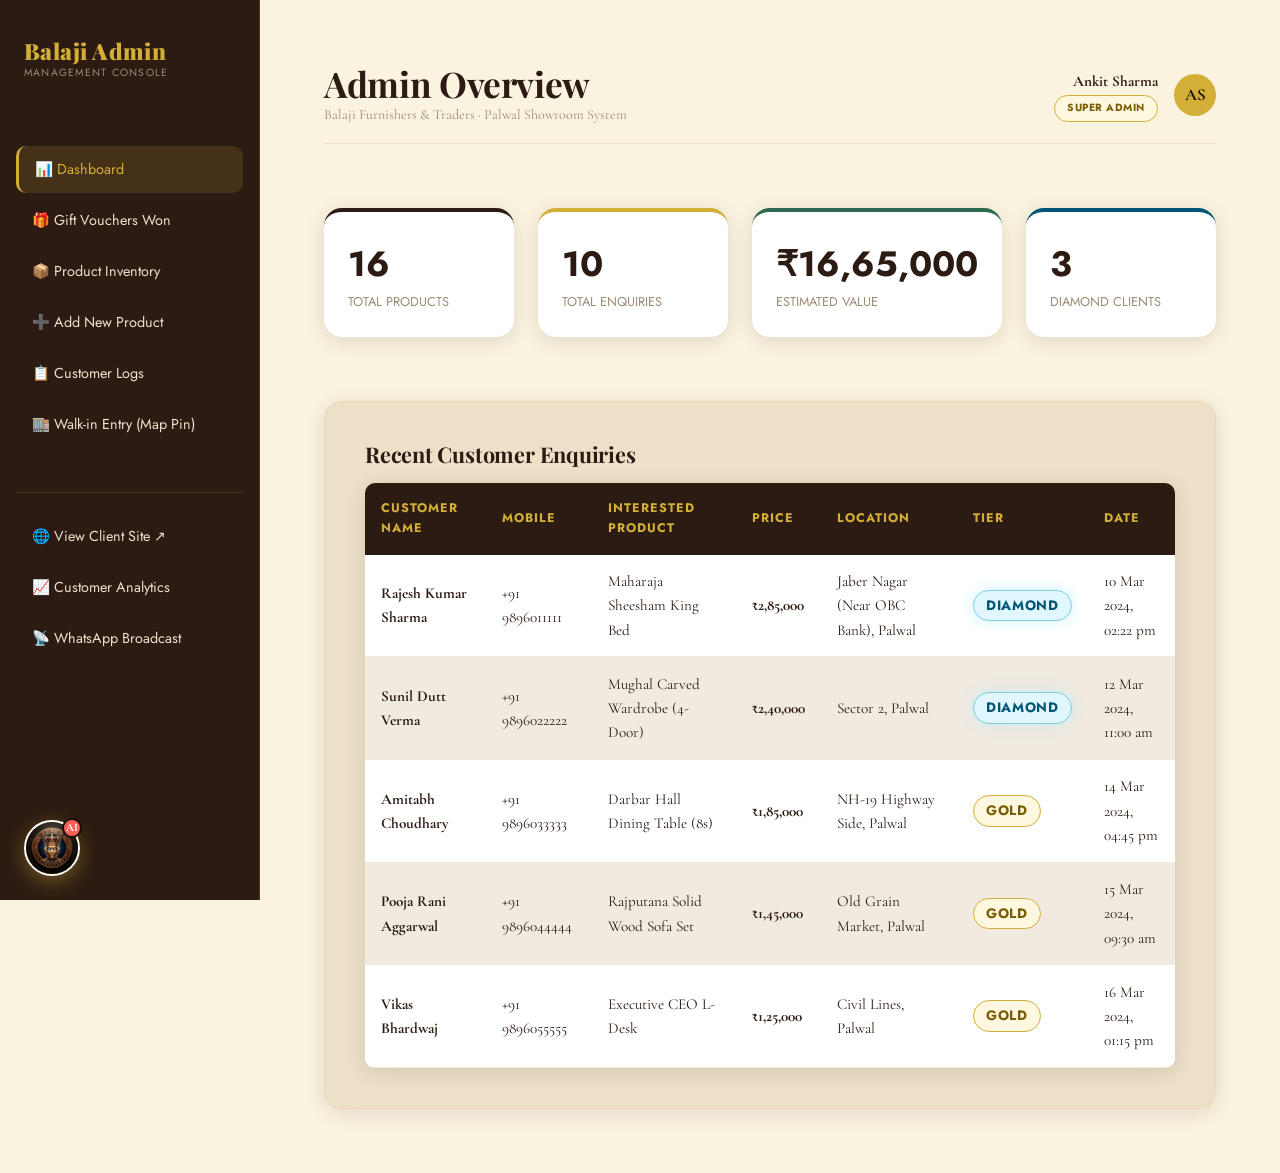
==== admin.html @ 883c2594 "first commit" ====
<!DOCTYPE html>
<html lang="en">
<head>
  <!--
    Balaji Furnishers & Traders (LuxeWood) — admin.html
    Role: Private Admin Control Panel — Product CRUD & Customer Enquiry Logs
    Dependencies: style.css, script.js
    Phase: 1 — Step 4
    Last Updated: 2026-07-18
  -->
  <meta charset="UTF-8">
  <meta name="viewport" content="width=device-width, initial-scale=1.0">
  <title>Admin Portal — Balaji Furnishers & Traders</title>
  
  <link rel="icon" href="data:image/svg+xml,<svg xmlns=%22http://www.w3.org/2000/svg%22 viewBox=%220 0 100 100%22><text y=%22.9em%22 font-size=%2290%22>🪵</text></svg>">
  <link rel="stylesheet" href="style.css">
  <link rel="stylesheet" href="https://unpkg.com/leaflet@1.9.4/dist/leaflet.css" />
</head>
<body>

  <div class="admin-wrapper">
    <!-- ==========================================
         SIDEBAR NAVIGATION
         ========================================== -->
    <aside class="admin-sidebar">
      <div class="sidebar-logo">
        <a href="index.html" class="nav-logo">
          <span class="nav-logo__title">Balaji Admin</span>
          <span class="nav-logo__subtitle">Management Console</span>
        </a>
      </div>

      <ul class="sidebar-nav">
        <li><a href="#dashboard" class="sidebar-link active" data-target="view-dashboard">📊 Dashboard</a></li>
        <li><a href="#vouchers" class="sidebar-link" data-target="view-vouchers">🎁 Gift Vouchers Won</a></li>
        <li><a href="#products" class="sidebar-link" data-target="view-products">📦 Product Inventory</a></li>
        <li><a href="#add-product" class="sidebar-link" data-target="view-add-product">➕ Add New Product</a></li>
        <li><a href="#customers" class="sidebar-link" data-target="view-logs">📋 Customer Logs</a></li>
        <li><a href="#walkin" class="sidebar-link" data-target="view-walkin">🏬 Walk-in Entry (Map Pin)</a></li>
        <li style="margin-top: var(--space-xl); border-top: 1px solid rgba(212, 175, 55, 0.2); padding-top: var(--space-md);"></li>
        <li><a href="index.html" target="_blank">🌐 View Client Site ↗</a></li>
        <li><a href="analytics.html">📈 Customer Analytics</a></li>
        <li><a href="whatsapp.html">📡 WhatsApp Broadcast</a></li>
      </ul>
    </aside>

    <!-- ==========================================
         MAIN CONTENT AREA
         ========================================== -->
    <main class="admin-main">
      <!-- Topbar -->
      <div class="admin-topbar">
        <div>
          <h2 id="page-title">Admin Overview</h2>
          <p style="font-size: 0.88rem; color: var(--clr-ash);">Balaji Furnishers & Traders · Palwal Showroom System</p>
        </div>

        <div style="display: flex; align-items: center; gap: var(--space-md);">
          <div style="text-align: right;">
            <strong style="display: block; font-size: 0.95rem;">Ankit Sharma</strong>
            <span class="tier-badge tier-badge--gold" style="font-size: 0.65rem;">Super Admin</span>
          </div>
          <div style="width: 42px; height: 42px; border-radius: 50%; background-color: var(--clr-gold); color: var(--clr-carbon); font-weight: 700; display: flex; align-items: center; justify-content: center;">AS</div>
        </div>
      </div>

      <!-- VIEW 1: DASHBOARD OVERVIEW -->
      <section id="view-dashboard" class="admin-view active">
        <!-- 4 Stat Cards -->
        <div class="stat-grid">
          <div class="stat-card" style="border-top-color: var(--clr-espresso);">
            <span class="stat-card__number" id="stat-products">0</span>
            <span class="stat-card__label">Total Products</span>
          </div>

          <div class="stat-card" style="border-top-color: var(--clr-gold);">
            <span class="stat-card__number" id="stat-customers">0</span>
            <span class="stat-card__label">Total Enquiries</span>
          </div>

          <div class="stat-card" style="border-top-color: var(--clr-success);">
            <span class="stat-card__number" id="stat-revenue">₹0</span>
            <span class="stat-card__label">Estimated Value</span>
          </div>

          <div class="stat-card" style="border-top-color: #005577;">
            <span class="stat-card__number" id="stat-diamond">0</span>
            <span class="stat-card__label">Diamond Clients</span>
          </div>
        </div>

        <!-- Recent Activity Table -->
        <div class="card" style="padding: var(--space-xl);">
          <h3 style="margin-bottom: var(--space-md);">Recent Customer Enquiries</h3>
          <div class="table-responsive">
            <table class="data-table">
              <thead>
                <tr>
                  <th>Customer Name</th>
                  <th>Mobile</th>
                  <th>Interested Product</th>
                  <th>Price</th>
                  <th>Location</th>
                  <th>Tier</th>
                  <th>Date</th>
                </tr>
              </thead>
              <tbody id="recent-logs-body">
                <!-- JS Populated -->
              </tbody>
            </table>
          </div>
        </div>
      </section>

      <!-- VIEW 2: PRODUCT LIST -->
      <section id="view-products" class="admin-view" style="display: none;">
        <div class="flex-between" style="margin-bottom: var(--space-lg);">
          <input type="text" id="search-products" class="form-input" placeholder="🔍 Search products by name or category..." style="max-width: 400px;">
          <button class="btn btn--primary" id="btn-switch-add">+ Add New Product</button>
        </div>

        <div class="table-responsive">
          <table class="data-table">
            <thead>
              <tr>
                <th>#</th>
                <th>Product Name</th>
                <th>Category</th>
                <th>Selling Price</th>
                <th>MRP</th>
                <th>Calculated Tier</th>
                <th>Stock</th>
                <th>Actions</th>
              </tr>
            </thead>
            <tbody id="products-table-body">
              <!-- JS Populated -->
            </tbody>
          </table>
        </div>
      </section>

      <!-- VIEW 3: ADD / EDIT PRODUCT FORM -->
      <section id="view-add-product" class="admin-view" style="display: none;">
        <div class="card" style="padding: var(--space-2xl); max-width: 800px; margin: 0 auto;">
          <h3 id="form-title" style="margin-bottom: var(--space-lg);">Add New Showroom Product</h3>

          <form id="product-form">
            <input type="hidden" id="prod-id">

            <div class="grid-2">
              <div class="form-group">
                <label class="form-label" for="prod-name">Product Name *</label>
                <input type="text" id="prod-name" class="form-input" placeholder="e.g. Imperial Maharaja Dining Chair" required>
              </div>

              <div class="form-group">
                <label class="form-label" for="prod-category">Category *</label>
                <select id="prod-category" class="form-select" required>
                  <option value="Bedroom">Bedroom</option>
                  <option value="Living">Living Room</option>
                  <option value="Dining">Dining</option>
                  <option value="Office">Executive Office</option>
                  <option value="Outdoor">Outdoor & Garden</option>
                </select>
              </div>
            </div>

            <div class="grid-2">
              <div class="form-group">
                <label class="form-label" for="prod-material">Primary Material *</label>
                <input type="text" id="prod-material" class="form-input" placeholder="e.g. Solid Sheesham Wood" required>
              </div>

              <div class="form-group">
                <label class="form-label" for="prod-finish">Wood Finish</label>
                <input type="text" id="prod-finish" class="form-input" placeholder="e.g. Natural Honey Gloss Polish">
              </div>
            </div>

            <div class="grid-2">
              <div class="form-group">
                <label class="form-label" for="prod-price">Selling Price (₹) *</label>
                <input type="number" id="prod-price" class="form-input" placeholder="e.g. 150000" min="1000" required>
                <div style="margin-top: 6px;">
                  <span style="font-size: 0.75rem; color: var(--clr-ash);">Live Tier Classification: </span>
                  <span id="live-tier-badge" class="tier-badge tier-badge--silver">Silver Tier</span>
                </div>
              </div>

              <div class="form-group">
                <label class="form-label" for="prod-mrp">Original MRP (₹)</label>
                <input type="number" id="prod-mrp" class="form-input" placeholder="e.g. 180000">
              </div>
            </div>

            <div class="form-group">
              <label class="form-label" for="prod-desc">Detailed Description *</label>
              <textarea id="prod-desc" class="form-textarea" rows="4" placeholder="Mention wood seasoning process, carving details, and warranty terms..." required></textarea>
            </div>

            <div class="grid-2">
              <div class="form-group">
                <label class="form-label" for="prod-lead">Lead Time / Delivery</label>
                <input type="text" id="prod-lead" class="form-input" placeholder="e.g. 2–3 weeks">
              </div>

              <div class="form-group">
                <label class="form-label" for="prod-badge">Promotional Badge</label>
                <select id="prod-badge" class="form-select">
                  <option value="">None</option>
                  <option value="New Arrival">New Arrival</option>
                  <option value="Bestseller">Bestseller</option>
                  <option value="Limited Edition">Limited Edition</option>
                </select>
              </div>
            </div>

            <div class="flex" style="gap: var(--space-md); margin-top: var(--space-lg);">
              <button type="submit" class="btn btn--primary btn--lg" id="btn-submit-prod">Save Product to Catalog</button>
              <button type="button" class="btn btn--dark btn--lg" id="btn-cancel-prod" style="display: none;">Cancel</button>
            </div>
          </form>
        </div>
      </section>

      <!-- VIEW 4: CUSTOMER ENQUIRY LOGS -->
      <section id="view-logs" class="admin-view" style="display: none;">
        <div class="flex-between" style="margin-bottom: var(--space-lg);">
          <div class="filter-tabs" style="margin-bottom: 0;">
            <button class="filter-tab active" data-tier-filter="all">All Tiers</button>
            <button class="filter-tab" data-tier-filter="silver">Silver Tier</button>
            <button class="filter-tab" data-tier-filter="gold">Gold Tier</button>
            <button class="filter-tab" data-tier-filter="diamond">Diamond Tier</button>
          </div>

          <button class="btn btn--primary" id="btn-export-csv">📥 Export CSV Log</button>
        </div>

        <div class="table-responsive">
          <table class="data-table" id="customer-logs-table">
            <thead>
              <tr>
                <th>#</th>
                <th>Customer Name</th>
                <th>Phone Number</th>
                <th>Product Purchased</th>
                <th>Value</th>
                <th>Location</th>
                <th>Tier Badge</th>
                <th>Enquiry Date</th>
              </tr>
            </thead>
            <tbody id="customer-logs-body">
              <!-- JS Populated -->
            </tbody>
          </table>
        </div>
      </section>

      <!-- VIEW 5: WALK-IN SHOWROOM ENTRY & MAP PIN -->
      <section id="view-walkin" class="admin-view" style="display: none;">
        <div class="card" style="padding: var(--space-2xl); max-width: 900px; margin: 0 auto; border: 2px solid var(--clr-gold);">
          <div style="display: flex; align-items: center; justify-content: space-between; margin-bottom: var(--space-lg);">
            <div>
              <span class="section-header__eyebrow" style="color: var(--clr-gold);">OFFLINE SHOWROOM REGISTRATION</span>
              <h2>Walk-in Customer Entry & Map Pin</h2>
              <p style="color: var(--clr-bark); font-size: 0.92rem;">Register offline showroom visitors, set exact map pin location, record purchased products & save for future marketing campaigns.</p>
            </div>
            <span class="tier-badge tier-badge--gold" style="font-size: 0.8rem;">CRM & Location System</span>
          </div>

          <form id="walkin-form">
            <div class="grid-2">
              <div class="form-group">
                <label class="form-label" for="walkin-name">Customer Full Name *</label>
                <input type="text" id="walkin-name" class="form-input" placeholder="e.g. Rajesh Kumar" required>
              </div>

              <div class="form-group">
                <label class="form-label" for="walkin-phone">WhatsApp / Mobile Number *</label>
                <input type="tel" id="walkin-phone" class="form-input" placeholder="10-digit mobile number (e.g. 9896097124)" required>
              </div>
            </div>

            <!-- Product Search Bar & Selection -->
            <div class="form-group" style="position: relative;">
              <label class="form-label" for="walkin-prod-search">Search Purchased / Interested Product *</label>
              <input type="text" id="walkin-prod-search" class="form-input" placeholder="🔍 Type product name (e.g. Maharaja Bed, Dining Table, Sofa...)" autocomplete="off">
              <input type="hidden" id="walkin-prod-id" required>

              <!-- Live Search Dropdown -->
              <div id="walkin-prod-results" style="position: absolute; top: 100%; left: 0; right: 0; background: var(--clr-cream); border: 1px solid var(--clr-gold); border-radius: var(--radius-md); box-shadow: var(--shadow-card); z-index: 100; max-height: 220px; overflow-y: auto; display: none;"></div>
            </div>

            <!-- Selected Product Preview -->
            <div id="walkin-selected-preview" style="display: none; background: var(--clr-smoke); padding: var(--space-md); border-radius: var(--radius-md); border: 1px solid var(--clr-linen); margin-bottom: var(--space-md); align-items: center; gap: var(--space-md);">
              <img id="walkin-preview-img" src="" style="width: 50px; height: 50px; object-fit: cover; border-radius: var(--radius-sm); border: 1px solid var(--clr-gold);">
              <div style="flex: 1;">
                <strong id="walkin-preview-name" style="display: block; font-size: 1rem; color: var(--clr-espresso);">Product Name</strong>
                <span id="walkin-preview-mat" style="font-size: 0.82rem; color: var(--clr-bark);">Material</span>
              </div>
              <div style="text-align: right;">
                <span id="walkin-preview-price" style="font-weight: 700; color: var(--clr-gold); font-size: 1.1rem; display: block;">₹0</span>
                <span id="walkin-preview-tier" class="tier-badge tier-badge--gold" style="font-size: 0.65rem;">TIER</span>
              </div>
            </div>

            <div class="grid-2">
              <div class="form-group">
                <label class="form-label" for="walkin-location-preset">Palwal Showroom Location Area *</label>
                <select id="walkin-location-preset" class="form-select" required>
                  <option value="Jaber Nagar (Near OBC Bank), Palwal">Jaber Nagar (Near OBC Bank)</option>
                  <option value="Old Grain Market, Palwal">Old Grain Market</option>
                  <option value="Sector 2, Palwal">Sector 2</option>
                  <option value="NH-19 Highway Side, Palwal">NH-19 Highway Side</option>
                  <option value="Railway Station Area, Palwal">Railway Station Area</option>
                  <option value="New Bus Stand, Palwal">New Bus Stand</option>
                  <option value="Civil Lines, Palwal">Civil Lines</option>
                  <option value="Badarpur Colony, Palwal">Badarpur Colony</option>
                  <option value="Model Town, Palwal">Model Town</option>
                  <option value="Other Area (Palwal District)">Other Area (Palwal District)</option>
                </select>
              </div>

              <div class="form-group">
                <label class="form-label" for="walkin-date">Visit / Purchase Date *</label>
                <input type="datetime-local" id="walkin-date" class="form-input" required>
              </div>
            </div>

            <div class="form-group">
              <label class="form-label" for="walkin-address">Detailed House / Shop Address</label>
              <input type="text" id="walkin-address" class="form-input" placeholder="House No., Street, Near Landmark, Palwal Area...">
            </div>

            <!-- Interactive Map Pin Picker -->
            <div class="form-group">
              <div style="display: flex; justify-content: space-between; align-items: center; margin-bottom: var(--space-xs);">
                <label class="form-label">📍 Pin Customer Location on Map (Click or Drag Marker)</label>
                <span id="walkin-coords-display" style="font-size: 0.8rem; color: var(--clr-gold); font-family: var(--font-ui); font-weight: 600;">Pin: [28.1450, 77.3280]</span>
              </div>

              <div style="height: 320px; border-radius: var(--radius-md); overflow: hidden; border: 2px solid var(--clr-gold);">
                <div id="walkin-leaflet-map" style="width: 100%; height: 100%; background: #222;"></div>
              </div>
            </div>

            <div class="form-group">
              <label class="form-label" for="walkin-notes">Customer Notes / Marketing Preferences</label>
              <textarea id="walkin-notes" class="form-textarea" rows="2" placeholder="Mention wood finish preference, custom sizes requested, or future buy interest..."></textarea>
            </div>

            <button type="submit" class="btn btn--primary btn--lg btn--block" style="margin-top: var(--space-md); box-shadow: var(--shadow-gold);">
              Save Walk-in Customer Entry & Pin Location →
            </button>
          </form>
        </div>
      </section>

      <!-- VIEW 6: WON GIFT VOUCHERS TRACKER -->
      <section id="view-vouchers" class="admin-view" style="display: none;">
        <!-- Vouchers Summary Cards -->
        <div class="stat-grid" style="grid-template-columns: repeat(4, 1fr); margin-bottom: var(--space-xl);">
          <div class="stat-card" style="border-top-color: var(--clr-gold);">
            <span class="stat-card__number" id="stat-vouchers-count">0</span>
            <span class="stat-card__label">🎁 Total Vouchers Won</span>
          </div>

          <div class="stat-card" style="border-top-color: var(--clr-success);">
            <span class="stat-card__number" id="stat-vouchers-value">₹0</span>
            <span class="stat-card__label">💸 Total Gift Prize Value</span>
          </div>

          <div class="stat-card" style="border-top-color: #D4AF37;">
            <span class="stat-card__number" id="stat-vouchers-active">0</span>
            <span class="stat-card__label">⚡ Active / Available</span>
          </div>

          <div class="stat-card" style="border-top-color: #005577;">
            <span class="stat-card__number" id="stat-vouchers-top">₹15,000</span>
            <span class="stat-card__label">👑 Top Single Reward</span>
          </div>
        </div>

        <div class="card" style="padding: var(--space-xl);">
          <div class="flex-between" style="flex-wrap: wrap; gap: var(--space-md); margin-bottom: var(--space-lg);">
            <input type="text" id="search-vouchers" class="form-input" placeholder="🔍 Search by customer name, phone, or voucher code..." style="max-width: 360px;">

            <div style="display: flex; gap: var(--space-sm); align-items: center; flex-wrap: wrap;">
              <select id="filter-voucher-amount" class="form-select" style="max-width: 180px;">
                <option value="all">All Gift Amounts</option>
                <option value="2000">₹2,000 Voucher</option>
                <option value="3500">₹3,500 Voucher</option>
                <option value="5000">₹5,000 Voucher</option>
                <option value="7500">₹7,500 Voucher</option>
                <option value="10000">₹10,000 Voucher</option>
                <option value="15000">₹15,000 Voucher</option>
              </select>

              <button class="btn btn--outline btn--sm active" data-vstatus-filter="all">All</button>
              <button class="btn btn--outline btn--sm" data-vstatus-filter="active">Active</button>
              <button class="btn btn--outline btn--sm" data-vstatus-filter="used">Redeemed</button>
              <button class="btn btn--secondary btn--sm" id="btn-export-vouchers-csv">📥 Export Vouchers CSV</button>
            </div>
          </div>

          <div class="table-responsive">
            <table class="data-table">
              <thead>
                <tr>
                  <th>#</th>
                  <th>Redeem Code</th>
                  <th>Customer Details</th>
                  <th>Won Amount</th>
                  <th>Min Order Terms</th>
                  <th>Customer Location</th>
                  <th>Issued Date</th>
                  <th>Status</th>
                  <th>Actions</th>
                </tr>
              </thead>
              <tbody id="vouchers-table-body">
                <!-- Populated dynamically via JS -->
              </tbody>
            </table>
          </div>
        </div>
      </section>
    </main>
  </div>

  <!-- Modal for Voucher Customer Location Map Pin -->
  <div class="modal-overlay" id="voucher-map-modal">
    <div class="modal-box" style="max-width: 650px;">
      <button class="modal__close" id="modal-close-vmap">&times;</button>
      <h3 style="color: var(--clr-gold); margin-bottom: 4px;" id="vmap-title">Customer Location Pin</h3>
      <p id="vmap-subtitle" style="font-size: 0.88rem; color: var(--clr-bark); margin-bottom: var(--space-md);"></p>
      <div style="height: 380px; border-radius: var(--radius-md); overflow: hidden; border: 2px solid var(--clr-gold);">
        <div id="voucher-leaflet-map" style="width: 100%; height: 100%; background: #222;"></div>
      </div>
    </div>
  </div>

  <script src="https://unpkg.com/leaflet@1.9.4/dist/leaflet.js"></script>
  <script src="script.js"></script>
  <script src="chatbot.js"></script>
  <script>
    document.addEventListener('DOMContentLoaded', () => {
      // 1. Navigation Tab Switching
      const links = document.querySelectorAll('.sidebar-link');
      const views = document.querySelectorAll('.admin-view');
      const pageTitle = document.getElementById('page-title');

      function switchView(targetId) {
        views.forEach(v => v.style.display = 'none');
        links.forEach(l => l.classList.remove('active'));

        const targetView = document.getElementById(targetId);
        if (targetView) targetView.style.display = 'block';

        const activeLink = document.querySelector(`[data-target="${targetId}"]`);
        if (activeLink) activeLink.classList.add('active');

        const titleMap = {
          'view-dashboard': 'Admin Overview',
          'view-vouchers': 'Mystery Cash Vouchers Tracker',
          'view-products': 'Product Inventory Management',
          'view-add-product': 'Add / Edit Product',
          'view-logs': 'Customer Enquiry Logs',
          'view-walkin': 'Showroom Walk-in Customer Registration'
        };
        pageTitle.innerText = titleMap[targetId] || 'Admin Portal';

        if (targetId === 'view-dashboard') renderDashboard();
        if (targetId === 'view-vouchers') renderVouchersTable();
        if (targetId === 'view-products') renderProductTable();
        if (targetId === 'view-logs') renderCustomerLogs('all');
        if (targetId === 'view-walkin') {
          setTimeout(initWalkinMap, 100);
          setDefaultWalkinDate();
        }
      }

      links.forEach(link => {
        link.addEventListener('click', (e) => {
          e.preventDefault();
          switchView(link.dataset.target);
        });
      });

      document.getElementById('btn-switch-add').onclick = () => {
        resetProductForm();
        switchView('view-add-product');
      };

      // 2. Render Dashboard
      function renderDashboard() {
        const products = LuxeWood.getProducts();
        const customers = LuxeWood.getCustomers();
        const stats = LuxeWood.getTierStats();

        document.getElementById('stat-products').innerText = products.length;
        document.getElementById('stat-customers').innerText = customers.length;
        document.getElementById('stat-revenue').innerText = LuxeWood.formatPrice(stats.total.revenue);
        document.getElementById('stat-diamond').innerText = stats.diamond.count;

        const recent = customers.slice(0, 5);
        document.getElementById('recent-logs-body').innerHTML = recent.map(c => `
          <tr>
            <td><strong>${c.name}</strong></td>
            <td>+91 ${c.phone}</td>
            <td>${c.productName}</td>
            <td><strong>${LuxeWood.formatPrice(c.productPrice)}</strong></td>
            <td>${c.location}</td>
            <td><span class="tier-badge tier-badge--${c.tier}">${c.tier}</span></td>
            <td>${LuxeWood.formatDate(c.enquiryDate)}</td>
          </tr>
        `).join('');
      }

      // 3. Render Product Table
      function renderProductTable(filterQuery = '') {
        const products = LuxeWood.getProducts();
        const query = filterQuery.toLowerCase().trim();
        const filtered = products.filter(p => 
          p.name.toLowerCase().includes(query) || p.category.toLowerCase().includes(query)
        );

        const tbody = document.getElementById('products-table-body');
        tbody.innerHTML = filtered.map((p, idx) => {
          const tier = LuxeWood.calculateTier(p.price);
          return `
            <tr>
              <td>${idx + 1}</td>
              <td>
                <div style="display: flex; align-items: center; gap: 10px;">
                  ${LuxeWood.getProductImage(p) ? `<img src="${LuxeWood.getProductImage(p)}" style="width: 36px; height: 36px; object-fit: cover; border-radius: 4px; border: 1px solid var(--clr-gold);">` : ''}
                  <strong>${p.name}</strong>
                </div>
              </td>
              <td>${p.category}</td>
              <td><strong>${LuxeWood.formatPrice(p.price)}</strong></td>
              <td>${LuxeWood.formatPrice(p.mrp)}</td>
              <td><span class="tier-badge tier-badge--${tier}">${tier}</span></td>
              <td>${p.inStock ? '✅ In Stock' : '❌ Out of Stock'}</td>
              <td>
                <button class="btn btn--outline btn--sm edit-prod-btn" data-id="${p.id}">✏️ Edit</button>
                <button class="btn btn--dark btn--sm delete-prod-btn" data-id="${p.id}">🗑️ Delete</button>
              </td>
            </tr>
          `;
        }).join('');

        document.querySelectorAll('.edit-prod-btn').forEach(btn => {
          btn.onclick = () => editProduct(btn.dataset.id);
        });

        document.querySelectorAll('.delete-prod-btn').forEach(btn => {
          btn.onclick = () => {
            if (confirm("Are you sure you want to delete this product?")) {
              LuxeWood.deleteProduct(btn.dataset.id);
              LuxeWood.toast("Product deleted successfully.", "info");
              renderProductTable();
            }
          };
        });
      }

      document.getElementById('search-products').oninput = (e) => {
        renderProductTable(e.target.value);
      };

      // 4. Live Tier Preview in Form
      const priceInput = document.getElementById('prod-price');
      const liveTierBadge = document.getElementById('live-tier-badge');

      priceInput.oninput = () => {
        const val = Number(priceInput.value) || 0;
        const tier = LuxeWood.calculateTier(val);
        liveTierBadge.className = `tier-badge tier-badge--${tier}`;
        liveTierBadge.innerText = `${tier.toUpperCase()} TIER`;
      };

      // 5. Product Form Handler (Add & Edit)
      const form = document.getElementById('product-form');
      form.onsubmit = (e) => {
        e.preventDefault();
        
        const id = document.getElementById('prod-id').value;
        const name = document.getElementById('prod-name').value;
        const category = document.getElementById('prod-category').value;
        const material = document.getElementById('prod-material').value;
        const finish = document.getElementById('prod-finish').value;
        const price = Number(document.getElementById('prod-price').value);
        const mrp = Number(document.getElementById('prod-mrp').value) || price;
        const description = document.getElementById('prod-desc').value;
        const leadTime = document.getElementById('prod-lead').value;
        const badge = document.getElementById('prod-badge').value;

        try {
          if (id) {
            LuxeWood.updateProduct(id, { name, category, material, finish, price, mrp, description, leadTime, badge });
            LuxeWood.toast("✅ Product updated successfully!", "success");
          } else {
            LuxeWood.addProduct({ name, category, material, finish, price, mrp, description, leadTime, badge });
            LuxeWood.toast("✅ Product added to catalog!", "success");
          }
          resetProductForm();
          switchView('view-products');
        } catch (err) {
          LuxeWood.toast(err.message, "error");
        }
      };

      function editProduct(id) {
        const prod = LuxeWood.getProductById(id);
        if (!prod) return;

        document.getElementById('form-title').innerText = "Edit Showroom Product";
        document.getElementById('prod-id').value = prod.id;
        document.getElementById('prod-name').value = prod.name;
        document.getElementById('prod-category').value = prod.category;
        document.getElementById('prod-material').value = prod.material;
        document.getElementById('prod-finish').value = prod.finish || '';
        document.getElementById('prod-price').value = prod.price;
        document.getElementById('prod-mrp').value = prod.mrp || prod.price;
        document.getElementById('prod-desc').value = prod.description;
        document.getElementById('prod-lead').value = prod.leadTime || '';
        document.getElementById('prod-badge').value = prod.badge || '';

        priceInput.oninput();
        document.getElementById('btn-submit-prod').innerText = "Update Product";
        document.getElementById('btn-cancel-prod').style.display = "inline-flex";

        switchView('view-add-product');
      }

      function resetProductForm() {
        form.reset();
        document.getElementById('form-title').innerText = "Add New Showroom Product";
        document.getElementById('prod-id').value = "";
        document.getElementById('btn-submit-prod').innerText = "Save Product to Catalog";
        document.getElementById('btn-cancel-prod').style.display = "none";
        liveTierBadge.className = "tier-badge tier-badge--silver";
        liveTierBadge.innerText = "SILVER TIER";
      }

      document.getElementById('btn-cancel-prod').onclick = () => {
        resetProductForm();
        switchView('view-products');
      };

      // 6. Customer Enquiry Logs & Filter
      function renderCustomerLogs(tierFilter = 'all') {
        const customers = LuxeWood.getCustomersByTier(tierFilter);
        const tbody = document.getElementById('customer-logs-body');

        tbody.innerHTML = customers.map((c, idx) => `
          <tr>
            <td>${idx + 1}</td>
            <td><strong>${c.name}</strong></td>
            <td>+91 ${c.phone}</td>
            <td>${c.productName}</td>
            <td><strong>${LuxeWood.formatPrice(c.productPrice)}</strong></td>
            <td>${c.location}</td>
            <td><span class="tier-badge tier-badge--${c.tier}">${c.tier}</span></td>
            <td>${LuxeWood.formatDate(c.enquiryDate)}</td>
          </tr>
        `).join('');
      }

      document.querySelectorAll('[data-tier-filter]').forEach(btn => {
        btn.onclick = (e) => {
          document.querySelectorAll('[data-tier-filter]').forEach(b => b.classList.remove('active'));
          e.target.classList.add('active');
          renderCustomerLogs(e.target.dataset.tierFilter);
        };
      });

      // 7. CSV Export
      document.getElementById('btn-export-csv').onclick = () => {
        const customers = LuxeWood.getCustomers();
        let csvContent = "data:text/csv;charset=utf-8,ID,Name,Phone,Product,Price,Location,Tier,EnquiryDate\n";

        customers.forEach(c => {
          const row = `"${c.id}","${c.name}","+91${c.phone}","${c.productName}",${c.productPrice},"${c.location}","${c.tier}","${c.enquiryDate}"`;
          csvContent += row + "\n";
        });

        const encodedUri = encodeURI(csvContent);
        const link = document.createElement("a");
        link.setAttribute("href", encodedUri);
        link.setAttribute("download", `balaji_customer_logs_${Date.now()}.csv`);
        document.body.appendChild(link);
        link.click();
        document.body.removeChild(link);
        LuxeWood.toast("📥 Customer log CSV downloaded!", "success");
      };

      // 8. Walk-in Showroom Entry & Map Pin Logic
      const walkinProdSearch = document.getElementById('walkin-prod-search');
      const walkinProdResults = document.getElementById('walkin-prod-results');
      const walkinProdId = document.getElementById('walkin-prod-id');
      const walkinPreview = document.getElementById('walkin-selected-preview');

      function setDefaultWalkinDate() {
        const dateInput = document.getElementById('walkin-date');
        if (dateInput && !dateInput.value) {
          const now = new Date();
          now.setMinutes(now.getMinutes() - now.getTimezoneOffset());
          dateInput.value = now.toISOString().slice(0, 16);
        }
      }

      walkinProdSearch.addEventListener('input', (e) => {
        const query = e.target.value.trim().toLowerCase();
        if (!query) {
          walkinProdResults.style.display = 'none';
          return;
        }

        const products = LuxeWood.getProducts();
        const filtered = products.filter(p => 
          p.name.toLowerCase().includes(query) || p.category.toLowerCase().includes(query) || p.material.toLowerCase().includes(query)
        );

        if (filtered.length === 0) {
          walkinProdResults.innerHTML = `<div style="padding: 10px; font-size: 0.88rem; color: var(--clr-bark); text-align: center;">No matching products found</div>`;
        } else {
          walkinProdResults.innerHTML = filtered.map(p => {
            const img = LuxeWood.getProductImage(p);
            return `
              <div class="walkin-prod-item" data-id="${p.id}" style="display: flex; align-items: center; gap: 10px; padding: 8px var(--space-md); cursor: pointer; border-bottom: 1px solid var(--clr-linen);">
                ${img ? `<img src="${img}" style="width: 32px; height: 32px; object-fit: cover; border-radius: 4px;">` : '🪑'}
                <div style="flex: 1;">
                  <strong style="font-size: 0.9rem; display: block; color: var(--clr-espresso);">${p.name}</strong>
                  <span style="font-size: 0.78rem; color: var(--clr-bark);">${p.category} · ${p.material}</span>
                </div>
                <strong style="color: var(--clr-gold); font-size: 0.95rem;">${LuxeWood.formatPrice(p.price)}</strong>
              </div>
            `;
          }).join('');
        }

        walkinProdResults.style.display = 'block';

        document.querySelectorAll('.walkin-prod-item').forEach(item => {
          item.onclick = () => {
            const prodId = item.dataset.id;
            selectWalkinProduct(prodId);
          };
        });
      });

      document.addEventListener('click', (e) => {
        if (!walkinProdSearch.contains(e.target) && !walkinProdResults.contains(e.target)) {
          walkinProdResults.style.display = 'none';
        }
      });

      function selectWalkinProduct(prodId) {
        const prod = LuxeWood.getProductById(prodId);
        if (!prod) return;

        walkinProdId.value = prod.id;
        walkinProdSearch.value = prod.name;
        walkinProdResults.style.display = 'none';

        const tier = LuxeWood.calculateTier(prod.price);
        const img = LuxeWood.getProductImage(prod);

        document.getElementById('walkin-preview-img').src = img || '';
        document.getElementById('walkin-preview-name').innerText = prod.name;
        document.getElementById('walkin-preview-mat').innerText = prod.material + ' · ' + prod.finish;
        document.getElementById('walkin-preview-price').innerText = LuxeWood.formatPrice(prod.price);
        document.getElementById('walkin-preview-tier').innerText = `${tier.toUpperCase()} TIER`;
        document.getElementById('walkin-preview-tier').className = `tier-badge tier-badge--${tier}`;

        walkinPreview.style.display = 'flex';
      }

      // Interactive Map Pin Picker
      let walkinMap, walkinMarker;
      let selectedLatLng = { lat: 28.1450, lng: 77.3280 };

      function initWalkinMap() {
        const mapContainer = document.getElementById('walkin-leaflet-map');
        if (!mapContainer || typeof L === 'undefined') return;
        
        if (walkinMap) {
          walkinMap.invalidateSize();
          return;
        }

        walkinMap = L.map('walkin-leaflet-map').setView([28.1450, 77.3280], 14);

        L.tileLayer('https://{s}.basemaps.cartocdn.com/rastertiles/voyager/{z}/{x}/{y}{r}.png', {
          maxZoom: 19,
          attribution: '&copy; OpenStreetMap'
        }).addTo(walkinMap);

        const goldIcon = L.divIcon({
          className: 'custom-map-icon',
          html: `<div style="background-color:#D4AF37; width:24px; height:24px; border-radius:50%; border:3px solid #1A1008; box-shadow:0 0 15px #D4AF37; display:flex; align-items:center; justify-content:center; color:#1A1008; font-size:11px; font-weight:bold;">📍</div>`,
          iconSize: [24, 24],
          iconAnchor: [12, 12]
        });

        walkinMarker = L.marker([28.1450, 77.3280], { icon: goldIcon, draggable: true }).addTo(walkinMap);
        walkinMarker.bindPopup("<b>Customer Pin Location</b><br>Drag or click map to move").openPopup();

        function updatePinDisplay(lat, lng) {
          selectedLatLng = { lat, lng };
          document.getElementById('walkin-coords-display').innerText = `Pin: Lat ${lat.toFixed(4)}, Lng ${lng.toFixed(4)}`;
        }

        walkinMap.on('click', (e) => {
          walkinMarker.setLatLng(e.latlng);
          updatePinDisplay(e.latlng.lat, e.latlng.lng);
        });

        walkinMarker.on('dragend', () => {
          const pt = walkinMarker.getLatLng();
          updatePinDisplay(pt.lat, pt.lng);
        });
      }

      // Walkin Form Submission
      const walkinForm = document.getElementById('walkin-form');
      walkinForm.addEventListener('submit', (e) => {
        e.preventDefault();

        const name = document.getElementById('walkin-name').value.trim();
        const phone = document.getElementById('walkin-phone').value.trim();
        const productId = document.getElementById('walkin-prod-id').value;
        const locationArea = document.getElementById('walkin-location-preset').value;
        const address = document.getElementById('walkin-address').value.trim();
        const visitDate = document.getElementById('walkin-date').value;
        const notes = document.getElementById('walkin-notes').value.trim();

        if (!productId) {
          LuxeWood.toast("Please search and select a purchased/interested product.", "error");
          return;
        }

        const fullLocation = address ? `${address}, ${locationArea}` : locationArea;

        // Calculate relative map coords for hotspot canvas (x: 20-80, y: 20-80)
        const relCoords = {
          x: Math.floor(Math.min(Math.max((selectedLatLng.lng - 77.3000) * 1000, 15), 85)),
          y: Math.floor(Math.min(Math.max((28.1600 - selectedLatLng.lat) * 1000, 15), 85))
        };

        try {
          const newCust = LuxeWood.addCustomer({
            name,
            phone,
            productId,
            location: fullLocation,
            address,
            latLng: selectedLatLng,
            coords: relCoords,
            enquiryDate: visitDate ? new Date(visitDate).toISOString() : new Date().toISOString(),
            notes: notes ? `[Walk-in Entry] ${notes}` : `[Walk-in Entry]`
          });

          LuxeWood.toast(`✅ Walk-in Customer ${newCust.name} saved successfully with Map Pin!`, "success", 5000);

          walkinForm.reset();
          walkinPreview.style.display = 'none';
          walkinProdId.value = '';
          switchView('view-logs');
        } catch (err) {
          LuxeWood.toast(err.message, "error");
        }
      });

      // 9. Mystery Gift Vouchers Tracker JS Logic
      let currentVoucherStatusFilter = 'all';
      let voucherMap, voucherMarker;

      function renderVouchersTable() {
        const searchQuery = document.getElementById('search-vouchers')?.value.trim().toLowerCase() || '';
        const amountFilter = document.getElementById('filter-voucher-amount')?.value || 'all';

        const vouchers = LuxeWood.getVouchers();

        const filtered = vouchers.filter(v => {
          if (amountFilter !== 'all' && Number(v.amount) !== Number(amountFilter)) return false;
          if (currentVoucherStatusFilter === 'active' && v.used) return false;
          if (currentVoucherStatusFilter === 'used' && !v.used) return false;

          if (searchQuery) {
            const nameMatch = v.customerName ? v.customerName.toLowerCase().includes(searchQuery) : false;
            const phoneMatch = v.customerPhone ? String(v.customerPhone).includes(searchQuery) : false;
            const codeMatch = v.code ? v.code.toLowerCase().includes(searchQuery) : false;
            const locMatch = v.location ? v.location.toLowerCase().includes(searchQuery) : false;
            if (!nameMatch && !phoneMatch && !codeMatch && !locMatch) return false;
          }
          return true;
        });

        // Update Summary Stats
        document.getElementById('stat-vouchers-count').innerText = vouchers.length;
        const totalVal = vouchers.reduce((sum, v) => sum + (Number(v.amount) || 0), 0);
        document.getElementById('stat-vouchers-value').innerText = `₹${totalVal.toLocaleString('en-IN')}`;
        const activeCount = vouchers.filter(v => !v.used).length;
        document.getElementById('stat-vouchers-active').innerText = activeCount;

        const maxReward = vouchers.length > 0 ? Math.max(...vouchers.map(v => Number(v.amount) || 0)) : 15000;
        document.getElementById('stat-vouchers-top').innerText = `₹${maxReward.toLocaleString('en-IN')}`;

        const tbody = document.getElementById('vouchers-table-body');
        if (filtered.length === 0) {
          tbody.innerHTML = `<tr><td colspan="9" style="text-align: center; padding: 24px; color: var(--clr-bark); font-size: 0.95rem;">No gift vouchers match your search or filter criteria.</td></tr>`;
          return;
        }

        tbody.innerHTML = filtered.map((v, idx) => `
          <tr>
            <td>${idx + 1}</td>
            <td>
              <div style="display: flex; align-items: center; gap: 6px;">
                <strong style="font-family: var(--font-mono); color: var(--clr-gold); font-size: 0.95rem; letter-spacing: 0.5px;">${v.code}</strong>
                <button class="btn btn--outline btn--sm copy-vcode-btn" data-code="${v.code}" title="Copy Code" style="padding: 2px 6px; font-size: 0.75rem;">📋</button>
              </div>
            </td>
            <td>
              <strong>${v.customerName || 'Palwal VIP Guest'}</strong>
              <span style="font-size: 0.78rem; color: var(--clr-bark); display: block;">+91 ${v.customerPhone || '9896097124'}</span>
            </td>
            <td>
              <strong style="color: #2D6A4F; font-size: 1.15rem;">₹${(Number(v.amount) || 0).toLocaleString('en-IN')}</strong>
            </td>
            <td><span style="font-size: 0.82rem; color: var(--clr-bark);">${v.label || 'Valid on showroom orders'}</span></td>
            <td><span style="font-size: 0.82rem;">${v.location || 'Palwal Area'}</span></td>
            <td>${LuxeWood.formatDate(v.createdAt)}</td>
            <td>
              <span class="tier-badge ${v.used ? 'tier-badge--silver' : 'tier-badge--diamond'}" style="font-size: 0.72rem;">
                ${v.used ? 'Redeemed' : 'Active'}
              </span>
            </td>
            <td>
              <div style="display: flex; gap: 6px; flex-wrap: wrap;">
                <a href="https://wa.me/91${v.customerPhone || '9896097124'}?text=Hello%20${encodeURIComponent(v.customerName || 'Customer')}%2C%20Congratulations!%20Your%20Balaji%20Furnishers%20Royal%20Cash%20Voucher%20Code%20is%3A%20${v.code}%20(Value%3A%20%E2%82%B9${(v.amount || 0).toLocaleString('en-IN')}).%20Redeem%20now%20at%20our%20Jaber%20Nagar%20Palwal%20Showroom!" target="_blank" class="btn btn--primary btn--sm" style="padding: 4px 8px; font-size: 0.78rem;">📲 WhatsApp</a>
                <button class="btn btn--outline btn--sm view-vmap-btn" data-lat="${(v.latLng && v.latLng.lat) ? v.latLng.lat : 28.1450}" data-lng="${(v.latLng && v.latLng.lng) ? v.latLng.lng : 77.3280}" data-name="${v.customerName || 'Guest'}" data-loc="${v.location || 'Palwal'}" style="padding: 4px 8px; font-size: 0.78rem;">📍 Map Pin</button>
              </div>
            </td>
          </tr>
        `).join('');

        // Attach listeners
        document.querySelectorAll('.copy-vcode-btn').forEach(btn => {
          btn.onclick = () => {
            navigator.clipboard.writeText(btn.dataset.code);
            LuxeWood.toast(`📋 Voucher Code ${btn.dataset.code} copied!`, 'success');
          };
        });

        document.querySelectorAll('.view-vmap-btn').forEach(btn => {
          btn.onclick = () => {
            openVoucherMapModal(btn.dataset.name, btn.dataset.loc, Number(btn.dataset.lat), Number(btn.dataset.lng));
          };
        });
      }

      // Search & Filter Listeners for Vouchers
      document.getElementById('search-vouchers')?.addEventListener('input', () => renderVouchersTable());
      document.getElementById('filter-voucher-amount')?.addEventListener('change', () => renderVouchersTable());

      document.querySelectorAll('[data-vstatus-filter]').forEach(btn => {
        btn.onclick = (e) => {
          document.querySelectorAll('[data-vstatus-filter]').forEach(b => b.classList.remove('active'));
          e.target.classList.add('active');
          currentVoucherStatusFilter = e.target.dataset.vstatusFilter;
          renderVouchersTable();
        };
      });

      // Export Vouchers CSV
      document.getElementById('btn-export-vouchers-csv')?.addEventListener('click', () => {
        const vouchers = LuxeWood.getVouchers();
        let csv = "data:text/csv;charset=utf-8,Code,CustomerName,Phone,Amount,MinOrderTerms,Location,CreatedAt,Status\n";

        vouchers.forEach(v => {
          const row = `"${v.code}","${v.customerName}","+91${v.customerPhone}",${v.amount},"${v.label}","${v.location}","${v.createdAt}","${v.used ? 'Redeemed' : 'Active'}"`;
          csv += row + "\n";
        });

        const encodedUri = encodeURI(csv);
        const link = document.createElement("a");
        link.setAttribute("href", encodedUri);
        link.setAttribute("download", `balaji_gift_vouchers_${Date.now()}.csv`);
        document.body.appendChild(link);
        link.click();
        document.body.removeChild(link);
        LuxeWood.toast("📥 Voucher Logs CSV downloaded!", "success");
      });

      // Voucher Map Pin Modal
      const vmapModal = document.getElementById('voucher-map-modal');
      const vmapCloseBtn = document.getElementById('modal-close-vmap');

      function openVoucherMapModal(name, location, lat, lng) {
        document.getElementById('vmap-title').innerText = `📍 Home Location: ${name}`;
        document.getElementById('vmap-subtitle').innerText = `Address: ${location} · Coordinates: [${lat.toFixed(4)}, ${lng.toFixed(4)}]`;
        vmapModal.classList.add('open');

        setTimeout(() => {
          if (!voucherMap) {
            voucherMap = L.map('voucher-leaflet-map').setView([lat, lng], 15);
            L.tileLayer('https://{s}.basemaps.cartocdn.com/rastertiles/voyager/{z}/{x}/{y}{r}.png', {
              maxZoom: 19,
              attribution: '&copy; OpenStreetMap'
            }).addTo(voucherMap);

            const goldIcon = L.divIcon({
              className: 'custom-map-icon',
              html: `<div style="background-color:#D4AF37; width:26px; height:26px; border-radius:50%; border:3px solid #1A1008; box-shadow:0 0 15px #D4AF37; display:flex; align-items:center; justify-content:center; color:#1A1008; font-size:12px; font-weight:bold;">📍</div>`,
              iconSize: [26, 26],
              iconAnchor: [13, 13]
            });

            voucherMarker = L.marker([lat, lng], { icon: goldIcon }).addTo(voucherMap);
          } else {
            voucherMap.invalidateSize();
            voucherMap.setView([lat, lng], 15);
            voucherMarker.setLatLng([lat, lng]);
          }
          voucherMarker.bindPopup(`<b>${name}</b><br>${location}`).openPopup();
        }, 200);
      }

      vmapCloseBtn.onclick = () => vmapModal.classList.remove('open');
      vmapModal.onclick = (e) => { if (e.target === vmapModal) vmapModal.classList.remove('open'); };

      // Init
      renderDashboard();
    });
  </script>
</body>
</html>
---- style.css ----
/*
  Balaji Furnishers & Traders (LuxeWood) — style.css
  Role: Master Design System — Tokens, Typography, Layout, Components, Modals, Maps, Admin & Animations
  Dependencies: None (Google Fonts imported via @import)
  Phase: 1 — Step 1
  Last Updated: 2026-07-18
*/

/* ==========================================================================
   SECTION 1 — RESET & ROOT TOKENS
   ========================================================================== */

@import url('https://fonts.googleapis.com/css2?family=Cormorant+Garamond:ital,wght@0,300;0,400;0,600;1,400&family=Jost:wght@300;400;500;600;700&family=Playfair+Display:ital,wght@0,400;0,700;0,900;1,400&display=swap');

*, *::before, *::after {
  box-sizing: border-box;
  margin: 0;
  padding: 0;
}

:root {
  /* Color Tokens */
  --clr-espresso:     #2C1B12;   /* Primary brand dark — navbars, sidebars */
  --clr-gold:         #D4AF37;   /* Accent — CTAs, badges, highlights */
  --clr-gold-dim:     #A8882A;   /* Gold hover/pressed state */
  --clr-cream:        #FAF3E0;   /* Page background */
  --clr-linen:        #EDE0C8;   /* Card background */
  --clr-bark:         #6B3F1F;   /* Secondary text, dividers */
  --clr-ash:          #9E8B75;   /* Placeholder, muted text */
  --clr-smoke:        #F0EAE0;   /* Table stripes, input fills */
  --clr-carbon:       #1A1008;   /* Deep shadow, overlay */
  --clr-silver-tier:  #A8A8B3;   /* Silver customer tier */
  --clr-gold-tier:    #D4AF37;   /* Gold customer tier */
  --clr-diamond-tier: #B9F2FF;   /* Diamond customer tier */
  --clr-success:      #2D6A4F;   /* Terminal success log */
  --clr-terminal-bg:  #0D0D0D;   /* WhatsApp terminal background */
  --clr-terminal-txt: #00FF41;   /* Matrix-green terminal font */

  /* Typography Scale */
  --font-display:  'Playfair Display', Georgia, serif;
  --font-body:     'Cormorant Garamond', Times, serif;
  --font-ui:       'Jost', 'Gill Sans', sans-serif;
  --font-mono:     'Courier New', Courier, monospace;

  --fs-hero:   clamp(2.8rem, 7vw, 6.5rem);
  --fs-h1:     clamp(2rem, 4.5vw, 3.5rem);
  --fs-h2:     clamp(1.4rem, 3vw, 2.2rem);
  --fs-h3:     1.35rem;
  --fs-body:   1.05rem;
  --fs-small:  0.85rem;
  --fs-mono:   0.82rem;

  /* Spacing & Layout */
  --space-xs:   0.25rem;
  --space-sm:   0.5rem;
  --space-md:   1rem;
  --space-lg:   1.5rem;
  --space-xl:   2.5rem;
  --space-2xl:  4rem;
  --space-3xl:  6rem;

  --radius-sm:   4px;
  --radius-md:   10px;
  --radius-lg:   18px;
  --radius-pill: 999px;

  --shadow-card:    0 4px 20px rgba(44, 27, 18, 0.12);
  --shadow-hover:   0 14px 40px rgba(44, 27, 18, 0.25);
  --shadow-modal:   0 20px 80px rgba(26, 16, 8, 0.55);
  --shadow-gold:    0 0 24px rgba(212, 175, 55, 0.45);

  --transition-fast:   150ms ease;
  --transition-base:   300ms cubic-bezier(0.4, 0, 0.2, 1);
  --transition-slow:   600ms cubic-bezier(0.16, 1, 0.3, 1);
}

html {
  scroll-behavior: smooth;
  font-size: 16px;
}

body {
  background-color: var(--clr-cream);
  color: var(--clr-espresso);
  font-family: var(--font-body);
  font-size: var(--fs-body);
  line-height: 1.6;
  -webkit-font-smoothing: antialiased;
  overflow-x: hidden;
}

/* Custom Text Selection */
::selection {
  background-color: var(--clr-gold);
  color: var(--clr-carbon);
}

/* ==========================================================================
   SECTION 2 — BASE TYPOGRAPHY
   ========================================================================== */

h1, h2, h3, h4, h5, h6 {
  font-family: var(--font-display);
  font-weight: 700;
  color: var(--clr-espresso);
  line-height: 1.15;
  letter-spacing: -0.01em;
}

h1 { font-size: var(--fs-h1); }
h2 { font-size: var(--fs-h2); }
h3 { font-size: var(--fs-h3); }

p, li, label {
  font-family: var(--font-body);
}

.ui-text {
  font-family: var(--font-ui);
}

.mono-text {
  font-family: var(--font-mono);
}

a {
  color: inherit;
  text-decoration: none;
  transition: color var(--transition-fast);
}

/* ==========================================================================
   SECTION 3 — LAYOUT SYSTEM
   ========================================================================== */

.container {
  max-width: 1200px;
  margin-left: auto;
  margin-right: auto;
  padding-left: var(--space-lg);
  padding-right: var(--space-lg);
}

.container-wide {
  max-width: 1440px;
  margin-left: auto;
  margin-right: auto;
  padding-left: var(--space-lg);
  padding-right: var(--space-lg);
}

.section {
  padding: var(--space-3xl) 0;
}

/* Grid Utilities */
.grid-2 {
  display: grid;
  grid-template-columns: repeat(2, 1fr);
  gap: var(--space-xl);
}

.grid-3 {
  display: grid;
  grid-template-columns: repeat(3, 1fr);
  gap: var(--space-xl);
}

.grid-4 {
  display: grid;
  grid-template-columns: repeat(4, 1fr);
  gap: var(--space-lg);
}

/* Flex Utilities */
.flex { display: flex; }
.flex-center { display: flex; align-items: center; justify-content: center; }
.flex-between { display: flex; align-items: center; justify-content: space-between; }
.flex-col { display: flex; flex-direction: column; }
.gap-sm { gap: var(--space-sm); }
.gap-md { gap: var(--space-md); }
.gap-lg { gap: var(--space-lg); }

/* Section Header Utility */
.section-header {
  text-align: center;
  max-width: 720px;
  margin: 0 auto var(--space-2xl) auto;
}

.section-header__eyebrow {
  font-family: var(--font-ui);
  font-size: var(--fs-small);
  font-weight: 700;
  text-transform: uppercase;
  letter-spacing: 0.15em;
  color: var(--clr-gold);
  margin-bottom: var(--space-xs);
  display: block;
}

.section-header__title {
  margin-bottom: var(--space-sm);
}

.gold-divider {
  width: 60px;
  height: 2px;
  background: linear-gradient(90deg, transparent, var(--clr-gold), transparent);
  margin: var(--space-md) auto;
}

/* ==========================================================================
   SECTION 4 — NAVIGATION (SHARED TOP NAV)
   ========================================================================== */

.top-nav {
  position: fixed;
  top: 0;
  left: 0;
  width: 100%;
  height: 76px;
  background-color: rgba(26, 16, 8, 0.95);
  backdrop-filter: blur(12px);
  -webkit-backdrop-filter: blur(12px);
  z-index: 1000;
  border-bottom: 1px solid rgba(212, 175, 55, 0.25);
  transition: all var(--transition-base);
}

.top-nav.scrolled {
  height: 66px;
  box-shadow: 0 10px 30px rgba(26, 16, 8, 0.7);
}

.top-nav__inner {
  height: 100%;
  display: flex;
  align-items: center;
  justify-content: space-between;
  gap: var(--space-md);
}

.nav-logo {
  display: flex;
  flex-direction: column;
  flex-shrink: 0;
  text-decoration: none;
}

.nav-logo__title {
  font-family: var(--font-display);
  font-size: 1.4rem;
  font-weight: 900;
  color: var(--clr-gold);
  letter-spacing: 0.02em;
  line-height: 1;
}

.nav-logo__subtitle {
  font-family: var(--font-ui);
  font-size: 0.65rem;
  color: var(--clr-ash);
  letter-spacing: 0.12em;
  text-transform: uppercase;
  margin-top: 3px;
}

.nav-links {
  display: flex;
  align-items: center;
  gap: 1.25rem;
  list-style: none;
  margin: 0;
  padding: 0;
}

.nav-link {
  font-family: var(--font-ui);
  font-size: 0.82rem;
  font-weight: 600;
  color: var(--clr-cream);
  text-transform: uppercase;
  letter-spacing: 0.06em;
  position: relative;
  padding: 4px 0;
  white-space: nowrap;
}

.nav-link::after {
  content: '';
  position: absolute;
  bottom: 0;
  left: 0;
  width: 0;
  height: 2px;
  background-color: var(--clr-gold);
  transition: width var(--transition-base);
}

.nav-link:hover {
  color: var(--clr-gold);
}

.nav-link:hover::after,
.nav-link.active::after {
  width: 100%;
}

.mobile-toggle {
  display: none;
  background: none;
  border: none;
  cursor: pointer;
  width: 32px;
  height: 24px;
  position: relative;
  z-index: 1002;
}

.mobile-toggle__bar {
  width: 100%;
  height: 2px;
  background-color: var(--clr-gold);
  position: absolute;
  left: 0;
  transition: all var(--transition-base);
}

.mobile-toggle__bar:nth-child(1) { top: 0; }
.mobile-toggle__bar:nth-child(2) { top: 11px; }
.mobile-toggle__bar:nth-child(3) { top: 22px; }

.mobile-toggle.open .mobile-toggle__bar:nth-child(1) {
  transform: translateY(11px) rotate(45deg);
}
.mobile-toggle.open .mobile-toggle__bar:nth-child(2) {
  opacity: 0;
}
.mobile-toggle.open .mobile-toggle__bar:nth-child(3) {
  transform: translateY(-11px) rotate(-45deg);
}

.mobile-menu {
  position: fixed;
  top: 0;
  right: -100%;
  width: 100%;
  height: 100vh;
  background-color: var(--clr-espresso);
  z-index: 1001;
  display: flex;
  flex-direction: column;
  align-items: center;
  justify-content: center;
  gap: var(--space-xl);
  transition: right var(--transition-slow);
  padding: var(--space-xl);
}

.mobile-menu.open {
  right: 0;
}

.mobile-menu .nav-link {
  font-size: 1.3rem;
}

/* ==========================================================================
   SECTION 5 — HERO COMPONENT
   ========================================================================== */

.hero {
  position: relative;
  min-height: 100vh;
  display: flex;
  align-items: center;
  justify-content: center;
  background: linear-gradient(155deg, #1A1008 0%, #3B2010 45%, #2C1B12 100%);
  overflow: hidden;
  padding-top: 76px;
  color: var(--clr-cream);
}

.hero__bg {
  position: absolute;
  top: 0;
  left: 0;
  width: 100%;
  height: 100%;
  background-size: cover;
  background-position: center;
  opacity: 0.28;
  mix-blend-mode: luminosity;
  will-change: transform;
}

.hero__overlay {
  position: absolute;
  top: 0;
  left: 0;
  width: 100%;
  height: 100%;
  background: radial-gradient(circle at center, rgba(44, 27, 18, 0.4) 0%, rgba(26, 16, 8, 0.85) 100%);
}

.hero__watermark {
  position: absolute;
  font-family: var(--font-display);
  font-size: clamp(12rem, 30vw, 32rem);
  font-weight: 900;
  color: rgba(212, 175, 55, 0.03);
  user-select: none;
  pointer-events: none;
  z-index: 1;
  line-height: 1;
}

.hero__content {
  position: relative;
  z-index: 2;
  text-align: center;
  max-width: 860px;
  padding: var(--space-2xl) var(--space-md);
}

.hero__eyebrow {
  font-family: var(--font-ui);
  font-size: var(--fs-small);
  font-weight: 700;
  letter-spacing: 0.25em;
  text-transform: uppercase;
  color: var(--clr-gold);
  margin-bottom: var(--space-md);
  display: inline-block;
}

.hero__title {
  font-size: var(--fs-hero);
  color: var(--clr-cream);
  margin-bottom: var(--space-lg);
  line-height: 1.05;
  text-shadow: 0 4px 30px rgba(0,0,0,0.5);
}

.hero__subtitle {
  font-size: clamp(1.15rem, 2.5vw, 1.5rem);
  color: var(--clr-linen);
  font-weight: 300;
  margin-bottom: var(--space-2xl);
  max-width: 680px;
  margin-left: auto;
  margin-right: auto;
}

.hero__cta-group {
  display: flex;
  align-items: center;
  justify-content: center;
  gap: var(--space-md);
  flex-wrap: wrap;
}

.scroll-indicator {
  position: absolute;
  bottom: var(--space-lg);
  left: 50%;
  transform: translateX(-50%);
  z-index: 2;
  display: flex;
  flex-direction: column;
  align-items: center;
  gap: var(--space-xs);
  color: var(--clr-ash);
  font-family: var(--font-ui);
  font-size: 0.72rem;
  letter-spacing: 0.15em;
  text-transform: uppercase;
}

.scroll-indicator__chevron {
  width: 20px;
  height: 20px;
  border-right: 2px solid var(--clr-gold);
  border-bottom: 2px solid var(--clr-gold);
  transform: rotate(45deg);
  animation: bounce 2s infinite;
}

/* Announcement Ticker */
.ticker-bar {
  background-color: var(--clr-carbon);
  border-top: 1px solid rgba(212, 175, 55, 0.3);
  border-bottom: 1px solid rgba(212, 175, 55, 0.3);
  padding: var(--space-sm) 0;
  overflow: hidden;
  white-space: nowrap;
}

.ticker-track {
  display: inline-block;
  animation: ticker 35s linear infinite;
  font-family: var(--font-ui);
  font-size: var(--fs-small);
  color: var(--clr-linen);
  letter-spacing: 0.08em;
}

.ticker-item {
  display: inline-block;
  padding: 0 var(--space-xl);
}

.ticker-item::after {
  content: '✦';
  margin-left: var(--space-xl);
  color: var(--clr-gold);
}

/* ==========================================================================
   SECTION 6 — PRODUCT CARD SYSTEM
   ========================================================================== */

.card {
  background-color: var(--clr-linen);
  border-radius: var(--radius-lg);
  overflow: hidden;
  box-shadow: var(--shadow-card);
  transition: transform 300ms cubic-bezier(0.165, 0.84, 0.44, 1), box-shadow 300ms ease;
  position: relative;
  display: flex;
  flex-direction: column;
  border: 1px solid rgba(212, 175, 55, 0.15);
  backface-visibility: hidden;
  -webkit-backface-visibility: hidden;
  transform: translateZ(0);
  -webkit-font-smoothing: subpixel-antialiased;
}

.card:hover {
  transform: translateY(-6px);
  box-shadow: var(--shadow-hover);
}

.card__image-wrap {
  position: relative;
  aspect-ratio: 4 / 3;
  overflow: hidden;
  background: linear-gradient(135deg, #2C1B12 0%, #4A2E18 100%);
}

.card__image-wrap img {
  width: 100%;
  height: 100%;
  object-fit: cover;
  transition: transform 600ms cubic-bezier(0.16, 1, 0.3, 1);
  will-change: transform;
  backface-visibility: hidden;
  -webkit-backface-visibility: hidden;
}

.card:hover .card__image-wrap img {
  transform: scale(1.05);
}

.card__placeholder-icon {
  font-size: 4rem;
  opacity: 0.9;
  filter: drop-shadow(0 4px 10px rgba(0,0,0,0.5));
}

.card__badge {
  position: absolute;
  top: var(--space-md);
  left: var(--space-md);
  background-color: var(--clr-gold);
  color: var(--clr-carbon);
  font-family: var(--font-ui);
  font-size: 0.72rem;
  font-weight: 700;
  text-transform: uppercase;
  letter-spacing: 0.1em;
  padding: 4px 12px;
  border-radius: var(--radius-pill);
  box-shadow: 0 4px 12px rgba(0,0,0,0.2);
  z-index: 2;
}

.card__body {
  padding: var(--space-lg);
  display: flex;
  flex-direction: column;
  flex-grow: 1;
}

.card__category {
  font-family: var(--font-ui);
  font-size: 0.75rem;
  font-weight: 600;
  text-transform: uppercase;
  letter-spacing: 0.12em;
  color: var(--clr-bark);
  margin-bottom: 4px;
}

.card__name {
  font-size: 1.35rem;
  margin-bottom: 4px;
  color: var(--clr-espresso);
}

.card__origin {
  font-size: 0.9rem;
  color: var(--clr-bark);
  margin-bottom: var(--space-md);
  font-style: italic;
}

.card__price-row {
  display: flex;
  align-items: baseline;
  gap: var(--space-sm);
  margin-bottom: var(--space-lg);
  margin-top: auto;
}

.card__price {
  font-family: var(--font-ui);
  font-size: 1.35rem;
  font-weight: 700;
  color: var(--clr-gold-dim);
}

.card__mrp {
  font-family: var(--font-ui);
  font-size: 0.9rem;
  color: var(--clr-ash);
  text-decoration: line-through;
}

.card__actions {
  display: grid;
  grid-template-columns: 1fr 1fr;
  gap: var(--space-sm);
}

.card__tier-indicator {
  height: 4px;
  width: 100%;

}

.card__tier-indicator--silver  { background-color: var(--clr-silver-tier); }
.card__tier-indicator--gold    { background-color: var(--clr-gold-tier); }
.card__tier-indicator--diamond { background-color: var(--clr-diamond-tier); }

/* Filter Tabs */
.filter-tabs {
  display: flex;
  align-items: center;
  justify-content: center;
  gap: var(--space-sm);
  flex-wrap: wrap;
  margin-bottom: var(--space-2xl);
}

.filter-tab {
  background-color: transparent;
  border: 1.5px solid var(--clr-bark);
  color: var(--clr-espresso);
  font-family: var(--font-ui);
  font-size: var(--fs-small);
  font-weight: 600;
  text-transform: uppercase;
  letter-spacing: 0.08em;
  padding: 8px 20px;
  border-radius: var(--radius-pill);
  cursor: pointer;
  transition: all var(--transition-base);
}

.filter-tab:hover,
.filter-tab.active {
  background-color: var(--clr-gold);
  border-color: var(--clr-gold);
  color: var(--clr-carbon);
  box-shadow: var(--shadow-gold);
}

/* ==========================================================================
   SECTION 7 — MODAL SYSTEM
   ========================================================================== */

.modal-overlay {
  position: fixed;
  top: 0;
  left: 0;
  width: 100%;
  height: 100%;
  background-color: rgba(26, 16, 8, 0.85);
  backdrop-filter: blur(8px);
  -webkit-backdrop-filter: blur(8px);
  z-index: 2000;
  display: flex;
  align-items: center;
  justify-content: center;
  padding: var(--space-md);
  opacity: 0;
  visibility: hidden;
  transition: all var(--transition-base);
}

.modal-overlay.open {
  opacity: 1;
  visibility: visible;
}

.modal-box {
  background-color: var(--clr-cream);
  border-radius: var(--radius-lg);
  max-width: 800px;
  width: 100%;
  max-height: 90vh;
  overflow-y: auto;
  box-shadow: var(--shadow-modal);
  position: relative;
  transform: scale(0.92) translateY(20px);
  transition: transform var(--transition-slow);
  border: 1px solid var(--clr-gold);
}

.modal-overlay.open .modal-box {
  transform: scale(1) translateY(0);
}

.modal__close {
  position: absolute;
  top: var(--space-md);
  right: var(--space-md);
  width: 36px;
  height: 36px;
  border-radius: 50%;
  background-color: rgba(44, 27, 18, 0.1);
  border: none;
  font-size: 1.2rem;
  color: var(--clr-espresso);
  cursor: pointer;
  display: flex;
  align-items: center;
  justify-content: center;
  transition: all var(--transition-fast);
  z-index: 10;
}

.modal__close:hover {
  background-color: var(--clr-gold);
  color: var(--clr-carbon);
}

.modal__grid {
  display: grid;
  grid-template-columns: 1fr 1fr;
}

.modal__media {
  background: linear-gradient(135deg, #2C1B12 0%, #4A2E18 100%);
  min-height: 320px;
  display: flex;
  align-items: center;
  justify-content: center;
  position: relative;
}

.modal__media img {
  width: 100%;
  height: 100%;
  object-fit: cover;
}

.modal__content {
  padding: var(--space-xl);
  display: flex;
  flex-direction: column;
}

.modal__title {
  font-size: 1.8rem;
  margin-bottom: var(--space-xs);
}

.modal__spec-grid {
  display: grid;
  grid-template-columns: 1fr 1fr;
  gap: var(--space-md);
  margin: var(--space-lg) 0;
  background-color: var(--clr-smoke);
  padding: var(--space-md);
  border-radius: var(--radius-md);
}

.spec-item__label {
  font-family: var(--font-ui);
  font-size: 0.72rem;
  text-transform: uppercase;
  color: var(--clr-ash);
  display: block;
}

.spec-item__value {
  font-weight: 600;
  font-size: 0.95rem;
}

/* Modal Tabs */
.modal-tabs {
  display: flex;
  border-bottom: 1px solid var(--clr-ash);
  margin-bottom: var(--space-md);
}

.modal-tab-btn {
  background: none;
  border: none;
  padding: var(--space-sm) var(--space-md);
  font-family: var(--font-ui);
  font-size: var(--fs-small);
  font-weight: 600;
  color: var(--clr-ash);
  cursor: pointer;
  position: relative;
}

.modal-tab-btn.active {
  color: var(--clr-gold-dim);
}

.modal-tab-btn.active::after {
  content: '';
  position: absolute;
  bottom: -1px;
  left: 0;
  width: 100%;
  height: 2px;
  background-color: var(--clr-gold);
}

/* ==========================================================================
   SECTION 8 — FORM STYLES & BUTTONS
   ========================================================================== */

.form-group {
  margin-bottom: var(--space-md);
  display: flex;
  flex-direction: column;
  gap: var(--space-xs);
}

.form-label {
  font-family: var(--font-ui);
  font-size: 0.78rem;
  font-weight: 600;
  text-transform: uppercase;
  letter-spacing: 0.08em;
  color: var(--clr-espresso);
}

.form-input,
.form-select,
.form-textarea {
  width: 100%;
  padding: 0.75rem 1rem;
  border: 1.5px solid var(--clr-ash);
  border-radius: var(--radius-md);
  background-color: var(--clr-smoke);
  font-family: var(--font-body);
  font-size: 1.05rem;
  color: var(--clr-espresso);
  transition: all var(--transition-fast);
}

.form-input:focus,
.form-select:focus,
.form-textarea:focus {
  outline: none;
  border-color: var(--clr-gold);
  background-color: #FFF;
  box-shadow: 0 0 0 3px rgba(212, 175, 55, 0.25);
}

.form-group.error .form-input,
.form-group.error .form-select {
  border-color: #C0392B;
  animation: shake 0.4s ease;
}

.form-error-msg {
  font-family: var(--font-ui);
  font-size: 0.78rem;
  color: #C0392B;
}

/* Buttons */
.btn {
  display: inline-flex;
  align-items: center;
  justify-content: center;
  gap: var(--space-xs);
  font-family: var(--font-ui);
  font-size: var(--fs-small);
  font-weight: 600;
  text-transform: uppercase;
  letter-spacing: 0.08em;
  padding: 0.75rem 1.6rem;
  border-radius: var(--radius-pill);
  border: 2px solid transparent;
  cursor: pointer;
  transition: all var(--transition-base);
  text-align: center;
  white-space: nowrap;
}

.btn--primary {
  background-color: var(--clr-gold);
  color: var(--clr-carbon);
}

.btn--primary:hover {
  background-color: var(--clr-gold-dim);
  box-shadow: var(--shadow-gold);
  transform: translateY(-2px);
}

.btn--outline {
  background-color: transparent;
  border-color: var(--clr-gold);
  color: var(--clr-gold-dim);
}

.btn--outline:hover {
  background-color: var(--clr-gold);
  color: var(--clr-carbon);
}

.btn--dark {
  background-color: var(--clr-espresso);
  color: var(--clr-cream);
}

.btn--dark:hover {
  background-color: var(--clr-carbon);
  border-color: var(--clr-gold);
}

.btn--sm {
  padding: 0.45rem 1rem;
  font-size: 0.78rem;
}

.btn--lg {
  padding: 1rem 2.2rem;
  font-size: 0.95rem;
}

.btn--block {
  width: 100%;
}

/* ==========================================================================
   SECTION 9 — TIER BADGE SYSTEM
   ========================================================================== */

.tier-badge {
  display: inline-flex;
  align-items: center;
  gap: 6px;
  padding: 4px 12px;
  border-radius: var(--radius-pill);
  font-size: var(--fs-small);
  font-family: var(--font-ui);
  font-weight: 700;
  text-transform: uppercase;
  letter-spacing: 0.05em;
  width: fit-content;
}

.tier-badge--silver {
  background-color: #E8E8EE;
  color: #444;
  border: 1px solid var(--clr-silver-tier);
}

.tier-badge--gold {
  background-color: #FFF8E1;
  color: #7A5C00;
  border: 1px solid var(--clr-gold-tier);
}

.tier-badge--diamond {
  background-color: #E0F7FF;
  color: #005577;
  border: 1px solid #7ECCE0;
  box-shadow: 0 0 14px rgba(185, 242, 255, 0.7);
  animation: diamondGlow 3s infinite alternate;
}

/* ==========================================================================
   SECTION 10 — WHATSAPP FLOATING WIDGET
   ========================================================================== */

.wa-widget {
  position: fixed;
  bottom: var(--space-xl);
  right: var(--space-xl);
  z-index: 1500;
  display: flex;
  align-items: center;
}

.wa-widget__btn {
  width: 56px;
  height: 56px;
  border-radius: 50%;
  background-color: #25D366;
  color: #FFF;
  display: flex;
  align-items: center;
  justify-content: center;
  box-shadow: 0 6px 20px rgba(37, 211, 102, 0.4);
  position: relative;
  transition: transform var(--transition-base);
}

.wa-widget__btn:hover {
  transform: scale(1.1);
  box-shadow: 0 10px 30px rgba(37, 211, 102, 0.6);
}

.wa-widget__ring {
  position: absolute;
  top: 0;
  left: 0;
  width: 100%;
  height: 100%;
  border-radius: 50%;
  border: 2px solid #25D366;
  animation: wa-pulse 2s infinite;
  pointer-events: none;
}

.wa-widget__tooltip {
  position: absolute;
  right: 68px;
  background-color: var(--clr-carbon);
  color: var(--clr-cream);
  font-family: var(--font-ui);
  font-size: 0.8rem;
  padding: 6px 12px;
  border-radius: var(--radius-md);
  white-space: nowrap;
  opacity: 0;
  pointer-events: none;
  transition: opacity var(--transition-fast);
  box-shadow: 0 4px 12px rgba(0,0,0,0.3);
}

.wa-widget:hover .wa-widget__tooltip {
  opacity: 1;
}

/* ==========================================================================
   SECTION 11 — STORE MAP SECTION
   ========================================================================== */

.map-section {
  background-color: var(--clr-carbon);
  color: var(--clr-cream);
  padding: var(--space-3xl) 0;
  border-top: 1px solid var(--clr-bark);
}

.map-container {
  background-color: #120B05;
  border-radius: var(--radius-lg);
  border: 1px solid var(--clr-bark);
  padding: var(--space-lg);
  position: relative;
  overflow: hidden;
}

.map-grid {
  display: grid;
  grid-template-columns: repeat(12, 1fr);
  grid-template-rows: repeat(8, 48px);
  gap: 2px;
  background-color: #24140A;
  border-radius: var(--radius-md);
  position: relative;
}

.map-cell {
  background-color: #1A1008;
  border-radius: 2px;
}

/* Prevent Leaflet proxy and map panels from leaking vertical scroll overflow */
#real-leaflet-map, #offer-leaflet-map, #walkin-leaflet-map, #voucher-leaflet-map, .leaflet-container {
  position: relative !important;
  overflow: hidden !important;
}

.leaflet-proxy {
  display: none !important;
}

.map-cell.road {
  background-color: #382214;
}

.map-pin {
  position: absolute;
  top: 40%;
  left: 35%;
  transform: translate(-50%, -50%);
  display: flex;
  flex-direction: column;
  align-items: center;
  z-index: 10;
  cursor: pointer;
}

.map-pin__dot {
  width: 18px;
  height: 18px;
  background-color: var(--clr-gold);
  border-radius: 50%;
  border: 3px solid var(--clr-carbon);
  box-shadow: var(--shadow-gold);
  animation: pulse-dot 2s infinite;
}

.map-pin__tooltip {
  background-color: var(--clr-espresso);
  border: 1px solid var(--clr-gold);
  color: var(--clr-cream);
  padding: 6px 12px;
  border-radius: var(--radius-md);
  font-family: var(--font-ui);
  font-size: 0.78rem;
  white-space: nowrap;
  margin-top: 6px;
  box-shadow: 0 4px 16px rgba(0,0,0,0.6);
}

.map-landmark {
  position: absolute;
  font-family: var(--font-ui);
  font-size: 0.7rem;
  color: var(--clr-ash);
  letter-spacing: 0.1em;
  text-transform: uppercase;
  pointer-events: none;
}

/* ==========================================================================
   SECTION 12 — ADMIN LAYOUT (FOR admin.html & analytics.html)
   ========================================================================== */

.admin-wrapper {
  display: grid;
  grid-template-columns: 260px 1fr;
  min-height: 100vh;
}

.admin-sidebar {
  background-color: var(--clr-espresso);
  color: var(--clr-cream);
  padding: var(--space-xl) var(--space-md);
  display: flex;
  flex-direction: column;
  border-right: 1px solid rgba(212, 175, 55, 0.2);
  height: 100vh;
  position: sticky;
  top: 0;
}

.sidebar-logo {
  margin-bottom: var(--space-2xl);
  padding-left: var(--space-sm);
}

.sidebar-nav {
  display: flex;
  flex-direction: column;
  gap: var(--space-xs);
  list-style: none;
}

.sidebar-nav a {
  display: flex;
  align-items: center;
  gap: var(--space-sm);
  padding: 0.75rem 1rem;
  border-radius: var(--radius-md);
  font-family: var(--font-ui);
  font-size: 0.9rem;
  color: var(--clr-linen);
  transition: all var(--transition-fast);
}

.sidebar-nav a:hover,
.sidebar-nav a.active {
  background-color: rgba(212, 175, 55, 0.15);
  color: var(--clr-gold);
  border-left: 3px solid var(--clr-gold);
}

.admin-main {
  background-color: var(--clr-cream);
  padding: var(--space-2xl);
  overflow-y: auto;
}

.admin-topbar {
  display: flex;
  align-items: center;
  justify-content: space-between;
  margin-bottom: var(--space-2xl);
  padding-bottom: var(--space-md);
  border-bottom: 1px solid var(--clr-linen);
}

.stat-grid {
  display: grid;
  grid-template-columns: repeat(4, 1fr);
  gap: var(--space-lg);
  margin-bottom: var(--space-2xl);
}

.stat-card {
  background-color: #FFF;
  padding: var(--space-lg);
  border-radius: var(--radius-lg);
  box-shadow: var(--shadow-card);
  border-top: 4px solid var(--clr-gold);
  display: flex;
  flex-direction: column;
}

.stat-card__number {
  font-family: var(--font-ui);
  font-size: 2.2rem;
  font-weight: 700;
  color: var(--clr-espresso);
}

.stat-card__label {
  font-family: var(--font-ui);
  font-size: 0.8rem;
  color: var(--clr-ash);
  text-transform: uppercase;
}

/* Data Table */
.table-responsive {
  width: 100%;
  overflow-x: auto;
  border-radius: var(--radius-md);
  box-shadow: var(--shadow-card);
}

.data-table {
  width: 100%;
  border-collapse: collapse;
  background-color: #FFF;
  text-align: left;
  font-size: 0.95rem;
}

.data-table th {
  background-color: var(--clr-espresso);
  color: var(--clr-gold);
  font-family: var(--font-ui);
  font-size: 0.78rem;
  text-transform: uppercase;
  letter-spacing: 0.08em;
  padding: 1rem;
}

.data-table td {
  padding: 0.9rem 1rem;
  border-bottom: 1px solid var(--clr-smoke);
}

.data-table tr:nth-child(even) {
  background-color: var(--clr-smoke);
}

.data-table tr:hover {
  background-color: rgba(212, 175, 55, 0.1);
}

/* ==========================================================================
   SECTION 13 — RESPONSIVE BREAKPOINTS & MOBILE OPTIMIZATIONS
   ========================================================================== */

/* Touch Device Adjustments (Disable sticky hover) */
@media (hover: none) {
  .card:hover {
    transform: none !important;
  }
}

/* Tablet & Mobile Header Breakpoint (max-width: 1080px) */
@media (max-width: 1080px) {
  .nav-links { display: none !important; }
  .mobile-toggle { display: block !important; }
}

/* Tablet (max-width: 1024px) */
@media (max-width: 1024px) {
  .grid-4 { grid-template-columns: repeat(2, 1fr); }
  .grid-3 { grid-template-columns: repeat(2, 1fr); }
  .stat-grid { grid-template-columns: repeat(2, 1fr); }
  .modal__grid { grid-template-columns: 1fr; }
  .admin-wrapper { grid-template-columns: 1fr; }
  .admin-sidebar {
    position: sticky;
    top: 0;
    z-index: 100;
    width: 100%;
    height: auto !important;
    padding: 10px;
    background: var(--clr-carbon);
    display: flex;
    overflow-x: auto;
    border-right: none;
    border-bottom: 2px solid var(--clr-gold);
    flex-direction: row !important;
  }
  .sidebar-logo {
    display: none !important;
  }
  .sidebar-nav {
    display: flex;
    flex-direction: row;
    gap: 8px;
    white-space: nowrap;
  }
  .sidebar-link {
    padding: 6px 12px;
    font-size: 0.82rem;
  }
  .map-container { height: 320px; }
}

/* Mobile Screens (max-width: 768px) */
@media (max-width: 768px) {
  :root {
    --space-3xl: 2.8rem;
    --space-2xl: 2rem;
    --space-xl:  1.2rem;
  }
  
  .grid-3 {
    grid-template-columns: 1fr;
    gap: var(--space-md);
  }

  .grid-2, .grid-4 {
    grid-template-columns: 1fr;
    gap: var(--space-md);
  }

  /* Compact Mobile Card Styling */
  .card__body {
    padding: 1.1rem;
  }

  .card__name {
    font-size: 1.15rem;
    line-height: 1.25;
    margin-bottom: 4px;
  }

  .card__origin {
    font-size: 0.82rem;
    margin-bottom: var(--space-xs);
  }

  .card__price {
    font-size: 1.2rem;
  }

  .card__mrp {
    font-size: 0.82rem;
  }

  .card__actions {
    grid-template-columns: 1fr;
    gap: 8px;
  }

  .card__actions .btn {
    padding: 0.6rem 0.8rem;
    font-size: 0.82rem;
  }

  .hero__cta-group {
    flex-direction: column;
    width: 100%;
    gap: 10px;
  }

  .btn--lg {
    width: 100%;
  }

  .stat-grid {
    grid-template-columns: 1fr;
  }

  .filter-tabs {
    gap: 8px;
    overflow-x: auto;
    white-space: nowrap;
    padding-bottom: 6px;
    -webkit-overflow-scrolling: touch;
  }

  .filter-tab {
    padding: 8px 16px;
    font-size: 0.82rem;
    flex-shrink: 0;
  }

  /* Prevent iOS Safari auto-zoom on input focus */
  .form-input, .form-select, .form-textarea {
    font-size: 16px !important;
  }

  .wa-widget {
    bottom: 14px;
    right: 14px;
  }

  .admin-main {
    padding: var(--space-md) !important;
  }

  .wa-widget__btn {
    width: 44px;
    height: 44px;
  }
}

/* Small Mobile Screens (max-width: 480px) */
@media (max-width: 480px) {
  :root {
    --fs-hero: 2.1rem;
    --fs-h1: 1.55rem;
    --fs-h2: 1.25rem;
  }

  .container, .container-wide {
    padding-left: var(--space-sm);
    padding-right: var(--space-sm);
  }

  .hero__content {
    padding: var(--space-lg) var(--space-xs);
  }

  .hero__watermark {
    display: none;
  }

  .modal-box {
    width: 95%;
    max-height: 90vh;
    padding: 16px;
    border-radius: var(--radius-md);
  }

  .card__badge {
    top: 8px;
    left: 8px;
    font-size: 0.68rem;
    padding: 3px 10px;
  }
}

/* ==========================================================================
   SECTION 14 — UTILITY ANIMATIONS & TOAST
   ========================================================================== */

@keyframes fadeUp {
  from { opacity: 0; transform: translateY(24px); }
  to { opacity: 1; transform: translateY(0); }
}

@keyframes fadeIn {
  from { opacity: 0; }
  to { opacity: 1; }
}

@keyframes scaleIn {
  from { opacity: 0; transform: scale(0.92); }
  to { opacity: 1; transform: scale(1); }
}

@keyframes pulse-dot {
  0%, 100% { transform: scale(1); opacity: 1; }
  50% { transform: scale(1.6); opacity: 0.4; }
}

@keyframes wa-pulse {
  0% { transform: scale(1); opacity: 0.8; }
  100% { transform: scale(2); opacity: 0; }
}

@keyframes ticker {
  0% { transform: translateX(0); }
  100% { transform: translateX(-50%); }
}

@keyframes bounce {
  0%, 20%, 50%, 80%, 100% { transform: translateY(0) rotate(45deg); }
  40% { transform: translateY(-8px) rotate(45deg); }
  60% { transform: translateY(-4px) rotate(45deg); }
}

@keyframes diamondGlow {
  0% { box-shadow: 0 0 8px rgba(185, 242, 255, 0.4); }
  100% { box-shadow: 0 0 20px rgba(185, 242, 255, 0.9); }
}

@keyframes shake {
  0%, 100% { transform: translateX(0); }
  20%, 60% { transform: translateX(-6px); }
  40%, 80% { transform: translateX(6px); }
}

@keyframes giftShake {
  0% { transform: rotate(0deg) scale(1); }
  20% { transform: rotate(-10deg) scale(1.1); }
  40% { transform: rotate(10deg) scale(1.15); }
  60% { transform: rotate(-10deg) scale(1.15); }
  80% { transform: rotate(10deg) scale(1.1); }
  100% { transform: rotate(0deg) scale(1.2); }
}

@keyframes pulse {
  0% { opacity: 0.7; transform: scale(0.98); }
  100% { opacity: 1; transform: scale(1.02); }
}

.animate-fadeUp { animation: fadeUp 0.6s var(--transition-slow) both; }
.animate-fadeIn { animation: fadeIn 0.4s ease both; }
.animate-scaleIn { animation: scaleIn 0.5s var(--transition-slow) both; }

/* Toast Notification Container */
#toast-container {
  position: fixed;
  bottom: var(--space-xl);
  left: var(--space-xl);
  z-index: 9999;
  display: flex;
  flex-direction: column;
  gap: var(--space-sm);
  pointer-events: none;
}

.toast {
  background-color: var(--clr-carbon);
  color: var(--clr-cream);
  border-left: 4px solid var(--clr-gold);
  padding: var(--space-md) var(--space-lg);
  border-radius: var(--radius-md);
  font-family: var(--font-ui);
  font-size: 0.9rem;
  box-shadow: var(--shadow-modal);
  pointer-events: auto;
  animation: fadeUp 0.3s var(--transition-base) both;
}

.toast--error { border-left-color: #C0392B; }
.toast--success { border-left-color: #2D6A4F; }

/* Print Styles */
@media print {
  .admin-sidebar, .top-nav, .wa-widget, .btn { display: none !important; }
  .data-table { border: 1px solid #000; }
}
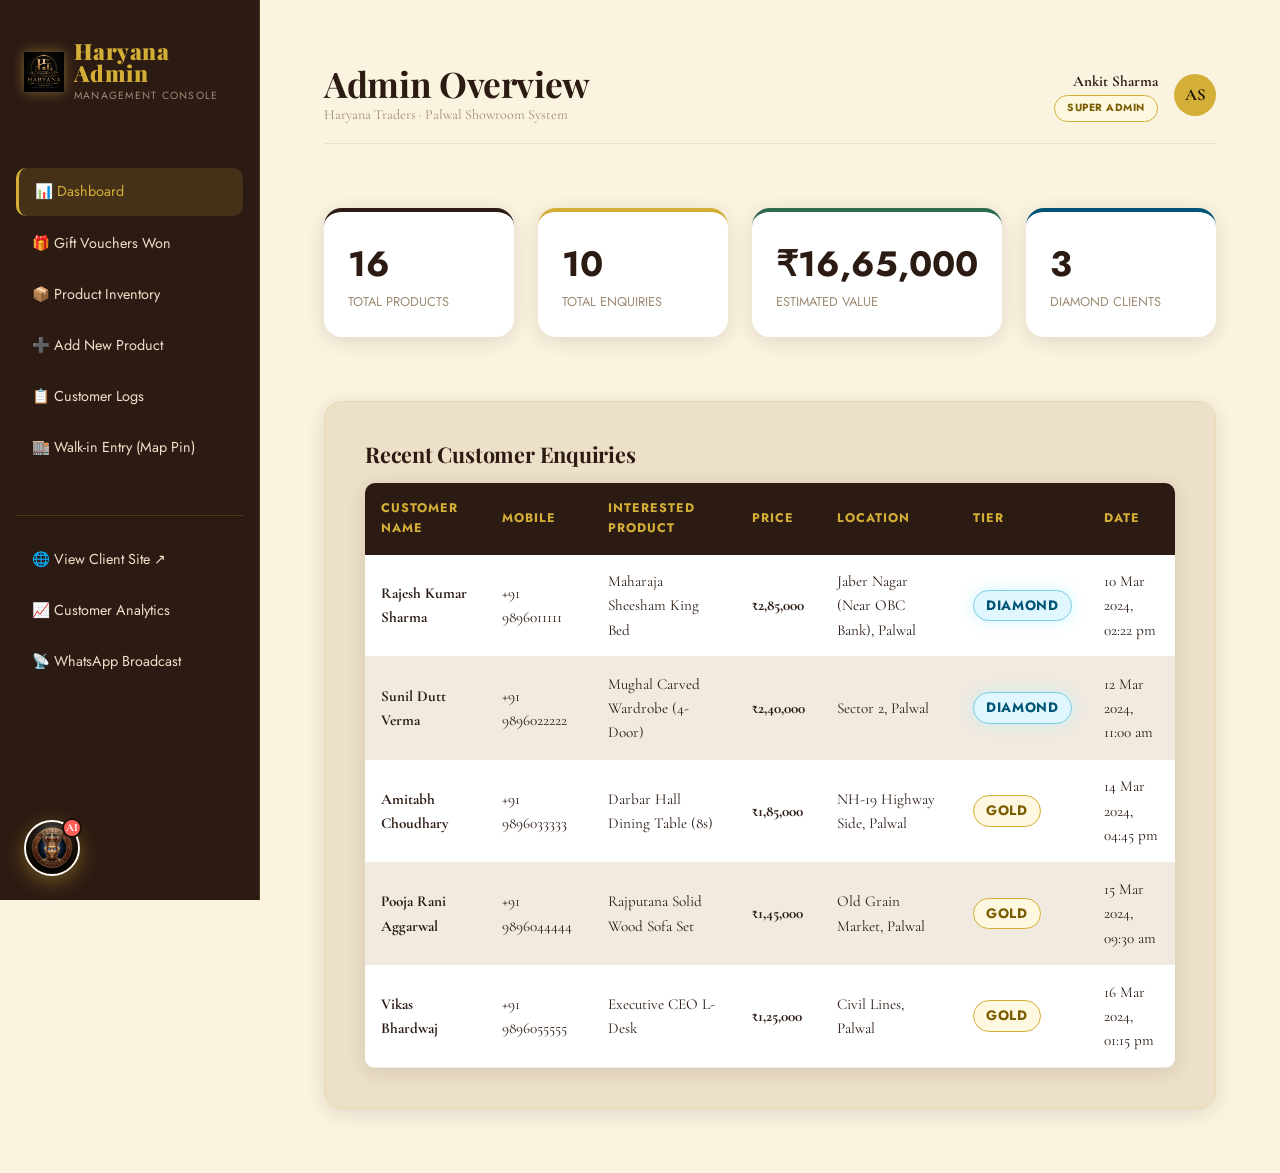
==== commit 911f6b7f: "update" ====
--- a/admin.html
+++ b/admin.html
@@ -1,8 +1,9 @@
 <!DOCTYPE html>
 <html lang="en">
+
 <head>
   <!--
-    Balaji Furnishers & Traders (LuxeWood) — admin.html
+    Haryana Traders (LuxeWood) — admin.html
     Role: Private Admin Control Panel — Product CRUD & Customer Enquiry Logs
     Dependencies: style.css, script.js
     Phase: 1 — Step 4
@@ -10,12 +11,14 @@
   -->
   <meta charset="UTF-8">
   <meta name="viewport" content="width=device-width, initial-scale=1.0">
-  <title>Admin Portal — Balaji Furnishers & Traders</title>
-  
-  <link rel="icon" href="data:image/svg+xml,<svg xmlns=%22http://www.w3.org/2000/svg%22 viewBox=%220 0 100 100%22><text y=%22.9em%22 font-size=%2290%22>🪵</text></svg>">
+  <title>Admin Portal — Haryana Traders</title>
+
+  <link rel="icon"
+    href="data:image/svg+xml,<svg xmlns=%22http://www.w3.org/2000/svg%22 viewBox=%220 0 100 100%22><text y=%22.9em%22 font-size=%2290%22>🪵</text></svg>">
   <link rel="stylesheet" href="style.css">
   <link rel="stylesheet" href="https://unpkg.com/leaflet@1.9.4/dist/leaflet.css" />
 </head>
+
 <body>
 
   <div class="admin-wrapper">
@@ -25,8 +28,11 @@
     <aside class="admin-sidebar">
       <div class="sidebar-logo">
         <a href="index.html" class="nav-logo">
-          <span class="nav-logo__title">Balaji Admin</span>
-          <span class="nav-logo__subtitle">Management Console</span>
+          <img src="assets/logo.png" alt="Haryana Traders Logo" class="nav-logo__img" style="height: 40px;">
+          <span class="nav-logo__text">
+            <span class="nav-logo__title">Haryana Admin</span>
+            <span class="nav-logo__subtitle">Management Console</span>
+          </span>
         </a>
       </div>
 
@@ -37,7 +43,9 @@
         <li><a href="#add-product" class="sidebar-link" data-target="view-add-product">➕ Add New Product</a></li>
         <li><a href="#customers" class="sidebar-link" data-target="view-logs">📋 Customer Logs</a></li>
         <li><a href="#walkin" class="sidebar-link" data-target="view-walkin">🏬 Walk-in Entry (Map Pin)</a></li>
-        <li style="margin-top: var(--space-xl); border-top: 1px solid rgba(212, 175, 55, 0.2); padding-top: var(--space-md);"></li>
+        <li
+          style="margin-top: var(--space-xl); border-top: 1px solid rgba(212, 175, 55, 0.2); padding-top: var(--space-md);">
+        </li>
         <li><a href="index.html" target="_blank">🌐 View Client Site ↗</a></li>
         <li><a href="analytics.html">📈 Customer Analytics</a></li>
         <li><a href="whatsapp.html">📡 WhatsApp Broadcast</a></li>
@@ -52,7 +60,7 @@
       <div class="admin-topbar">
         <div>
           <h2 id="page-title">Admin Overview</h2>
-          <p style="font-size: 0.88rem; color: var(--clr-ash);">Balaji Furnishers & Traders · Palwal Showroom System</p>
+          <p style="font-size: 0.88rem; color: var(--clr-ash);">Haryana Traders · Palwal Showroom System</p>
         </div>
 
         <div style="display: flex; align-items: center; gap: var(--space-md);">
@@ -60,7 +68,9 @@
             <strong style="display: block; font-size: 0.95rem;">Ankit Sharma</strong>
             <span class="tier-badge tier-badge--gold" style="font-size: 0.65rem;">Super Admin</span>
           </div>
-          <div style="width: 42px; height: 42px; border-radius: 50%; background-color: var(--clr-gold); color: var(--clr-carbon); font-weight: 700; display: flex; align-items: center; justify-content: center;">AS</div>
+          <div
+            style="width: 42px; height: 42px; border-radius: 50%; background-color: var(--clr-gold); color: var(--clr-carbon); font-weight: 700; display: flex; align-items: center; justify-content: center;">
+            AS</div>
         </div>
       </div>
 
@@ -116,7 +126,8 @@
       <!-- VIEW 2: PRODUCT LIST -->
       <section id="view-products" class="admin-view" style="display: none;">
         <div class="flex-between" style="margin-bottom: var(--space-lg);">
-          <input type="text" id="search-products" class="form-input" placeholder="🔍 Search products by name or category..." style="max-width: 400px;">
+          <input type="text" id="search-products" class="form-input"
+            placeholder="🔍 Search products by name or category..." style="max-width: 400px;">
           <button class="btn btn--primary" id="btn-switch-add">+ Add New Product</button>
         </div>
 
@@ -152,7 +163,8 @@
             <div class="grid-2">
               <div class="form-group">
                 <label class="form-label" for="prod-name">Product Name *</label>
-                <input type="text" id="prod-name" class="form-input" placeholder="e.g. Imperial Maharaja Dining Chair" required>
+                <input type="text" id="prod-name" class="form-input" placeholder="e.g. Imperial Maharaja Dining Chair"
+                  required>
               </div>
 
               <div class="form-group">
@@ -170,7 +182,8 @@
             <div class="grid-2">
               <div class="form-group">
                 <label class="form-label" for="prod-material">Primary Material *</label>
-                <input type="text" id="prod-material" class="form-input" placeholder="e.g. Solid Sheesham Wood" required>
+                <input type="text" id="prod-material" class="form-input" placeholder="e.g. Solid Sheesham Wood"
+                  required>
               </div>
 
               <div class="form-group">
@@ -197,7 +210,9 @@
 
             <div class="form-group">
               <label class="form-label" for="prod-desc">Detailed Description *</label>
-              <textarea id="prod-desc" class="form-textarea" rows="4" placeholder="Mention wood seasoning process, carving details, and warranty terms..." required></textarea>
+              <textarea id="prod-desc" class="form-textarea" rows="4"
+                placeholder="Mention wood seasoning process, carving details, and warranty terms..."
+                required></textarea>
             </div>
 
             <div class="grid-2">
@@ -218,8 +233,10 @@
             </div>
 
             <div class="flex" style="gap: var(--space-md); margin-top: var(--space-lg);">
-              <button type="submit" class="btn btn--primary btn--lg" id="btn-submit-prod">Save Product to Catalog</button>
-              <button type="button" class="btn btn--dark btn--lg" id="btn-cancel-prod" style="display: none;">Cancel</button>
+              <button type="submit" class="btn btn--primary btn--lg" id="btn-submit-prod">Save Product to
+                Catalog</button>
+              <button type="button" class="btn btn--dark btn--lg" id="btn-cancel-prod"
+                style="display: none;">Cancel</button>
             </div>
           </form>
         </div>
@@ -261,12 +278,15 @@
 
       <!-- VIEW 5: WALK-IN SHOWROOM ENTRY & MAP PIN -->
       <section id="view-walkin" class="admin-view" style="display: none;">
-        <div class="card" style="padding: var(--space-2xl); max-width: 900px; margin: 0 auto; border: 2px solid var(--clr-gold);">
-          <div style="display: flex; align-items: center; justify-content: space-between; margin-bottom: var(--space-lg);">
+        <div class="card"
+          style="padding: var(--space-2xl); max-width: 900px; margin: 0 auto; border: 2px solid var(--clr-gold);">
+          <div
+            style="display: flex; align-items: center; justify-content: space-between; margin-bottom: var(--space-lg);">
             <div>
               <span class="section-header__eyebrow" style="color: var(--clr-gold);">OFFLINE SHOWROOM REGISTRATION</span>
               <h2>Walk-in Customer Entry & Map Pin</h2>
-              <p style="color: var(--clr-bark); font-size: 0.92rem;">Register offline showroom visitors, set exact map pin location, record purchased products & save for future marketing campaigns.</p>
+              <p style="color: var(--clr-bark); font-size: 0.92rem;">Register offline showroom visitors, set exact map
+                pin location, record purchased products & save for future marketing campaigns.</p>
             </div>
             <span class="tier-badge tier-badge--gold" style="font-size: 0.8rem;">CRM & Location System</span>
           </div>
@@ -280,30 +300,39 @@
 
               <div class="form-group">
                 <label class="form-label" for="walkin-phone">WhatsApp / Mobile Number *</label>
-                <input type="tel" id="walkin-phone" class="form-input" placeholder="10-digit mobile number (e.g. 9896097124)" required>
+                <input type="tel" id="walkin-phone" class="form-input"
+                  placeholder="10-digit mobile number (e.g. 9896097124)" required>
               </div>
             </div>
 
             <!-- Product Search Bar & Selection -->
             <div class="form-group" style="position: relative;">
               <label class="form-label" for="walkin-prod-search">Search Purchased / Interested Product *</label>
-              <input type="text" id="walkin-prod-search" class="form-input" placeholder="🔍 Type product name (e.g. Maharaja Bed, Dining Table, Sofa...)" autocomplete="off">
+              <input type="text" id="walkin-prod-search" class="form-input"
+                placeholder="🔍 Type product name (e.g. Maharaja Bed, Dining Table, Sofa...)" autocomplete="off">
               <input type="hidden" id="walkin-prod-id" required>
 
               <!-- Live Search Dropdown -->
-              <div id="walkin-prod-results" style="position: absolute; top: 100%; left: 0; right: 0; background: var(--clr-cream); border: 1px solid var(--clr-gold); border-radius: var(--radius-md); box-shadow: var(--shadow-card); z-index: 100; max-height: 220px; overflow-y: auto; display: none;"></div>
+              <div id="walkin-prod-results"
+                style="position: absolute; top: 100%; left: 0; right: 0; background: var(--clr-cream); border: 1px solid var(--clr-gold); border-radius: var(--radius-md); box-shadow: var(--shadow-card); z-index: 100; max-height: 220px; overflow-y: auto; display: none;">
+              </div>
             </div>
 
             <!-- Selected Product Preview -->
-            <div id="walkin-selected-preview" style="display: none; background: var(--clr-smoke); padding: var(--space-md); border-radius: var(--radius-md); border: 1px solid var(--clr-linen); margin-bottom: var(--space-md); align-items: center; gap: var(--space-md);">
-              <img id="walkin-preview-img" src="" style="width: 50px; height: 50px; object-fit: cover; border-radius: var(--radius-sm); border: 1px solid var(--clr-gold);">
+            <div id="walkin-selected-preview"
+              style="display: none; background: var(--clr-smoke); padding: var(--space-md); border-radius: var(--radius-md); border: 1px solid var(--clr-linen); margin-bottom: var(--space-md); align-items: center; gap: var(--space-md);">
+              <img id="walkin-preview-img" src=""
+                style="width: 50px; height: 50px; object-fit: cover; border-radius: var(--radius-sm); border: 1px solid var(--clr-gold);">
               <div style="flex: 1;">
-                <strong id="walkin-preview-name" style="display: block; font-size: 1rem; color: var(--clr-espresso);">Product Name</strong>
+                <strong id="walkin-preview-name"
+                  style="display: block; font-size: 1rem; color: var(--clr-espresso);">Product Name</strong>
                 <span id="walkin-preview-mat" style="font-size: 0.82rem; color: var(--clr-bark);">Material</span>
               </div>
               <div style="text-align: right;">
-                <span id="walkin-preview-price" style="font-weight: 700; color: var(--clr-gold); font-size: 1.1rem; display: block;">₹0</span>
-                <span id="walkin-preview-tier" class="tier-badge tier-badge--gold" style="font-size: 0.65rem;">TIER</span>
+                <span id="walkin-preview-price"
+                  style="font-weight: 700; color: var(--clr-gold); font-size: 1.1rem; display: block;">₹0</span>
+                <span id="walkin-preview-tier" class="tier-badge tier-badge--gold"
+                  style="font-size: 0.65rem;">TIER</span>
               </div>
             </div>
 
@@ -332,27 +361,34 @@
 
             <div class="form-group">
               <label class="form-label" for="walkin-address">Detailed House / Shop Address</label>
-              <input type="text" id="walkin-address" class="form-input" placeholder="House No., Street, Near Landmark, Palwal Area...">
+              <input type="text" id="walkin-address" class="form-input"
+                placeholder="House No., Street, Near Landmark, Palwal Area...">
             </div>
 
             <!-- Interactive Map Pin Picker -->
             <div class="form-group">
-              <div style="display: flex; justify-content: space-between; align-items: center; margin-bottom: var(--space-xs);">
+              <div
+                style="display: flex; justify-content: space-between; align-items: center; margin-bottom: var(--space-xs);">
                 <label class="form-label">📍 Pin Customer Location on Map (Click or Drag Marker)</label>
-                <span id="walkin-coords-display" style="font-size: 0.8rem; color: var(--clr-gold); font-family: var(--font-ui); font-weight: 600;">Pin: [28.1450, 77.3280]</span>
-              </div>
-
-              <div style="height: 320px; border-radius: var(--radius-md); overflow: hidden; border: 2px solid var(--clr-gold);">
+                <span id="walkin-coords-display"
+                  style="font-size: 0.8rem; color: var(--clr-gold); font-family: var(--font-ui); font-weight: 600;">Pin:
+                  [28.1450, 77.3280]</span>
+              </div>
+
+              <div
+                style="height: 320px; border-radius: var(--radius-md); overflow: hidden; border: 2px solid var(--clr-gold);">
                 <div id="walkin-leaflet-map" style="width: 100%; height: 100%; background: #222;"></div>
               </div>
             </div>
 
             <div class="form-group">
               <label class="form-label" for="walkin-notes">Customer Notes / Marketing Preferences</label>
-              <textarea id="walkin-notes" class="form-textarea" rows="2" placeholder="Mention wood finish preference, custom sizes requested, or future buy interest..."></textarea>
-            </div>
-
-            <button type="submit" class="btn btn--primary btn--lg btn--block" style="margin-top: var(--space-md); box-shadow: var(--shadow-gold);">
+              <textarea id="walkin-notes" class="form-textarea" rows="2"
+                placeholder="Mention wood finish preference, custom sizes requested, or future buy interest..."></textarea>
+            </div>
+
+            <button type="submit" class="btn btn--primary btn--lg btn--block"
+              style="margin-top: var(--space-md); box-shadow: var(--shadow-gold);">
               Save Walk-in Customer Entry & Pin Location →
             </button>
           </form>
@@ -386,7 +422,8 @@
 
         <div class="card" style="padding: var(--space-xl);">
           <div class="flex-between" style="flex-wrap: wrap; gap: var(--space-md); margin-bottom: var(--space-lg);">
-            <input type="text" id="search-vouchers" class="form-input" placeholder="🔍 Search by customer name, phone, or voucher code..." style="max-width: 360px;">
+            <input type="text" id="search-vouchers" class="form-input"
+              placeholder="🔍 Search by customer name, phone, or voucher code..." style="max-width: 360px;">
 
             <div style="display: flex; gap: var(--space-sm); align-items: center; flex-wrap: wrap;">
               <select id="filter-voucher-amount" class="form-select" style="max-width: 180px;">
@@ -524,7 +561,7 @@
       function renderProductTable(filterQuery = '') {
         const products = LuxeWood.getProducts();
         const query = filterQuery.toLowerCase().trim();
-        const filtered = products.filter(p => 
+        const filtered = products.filter(p =>
           p.name.toLowerCase().includes(query) || p.category.toLowerCase().includes(query)
         );
 
@@ -587,7 +624,7 @@
       const form = document.getElementById('product-form');
       form.onsubmit = (e) => {
         e.preventDefault();
-        
+
         const id = document.getElementById('prod-id').value;
         const name = document.getElementById('prod-name').value;
         const category = document.getElementById('prod-category').value;
@@ -692,7 +729,7 @@
         const encodedUri = encodeURI(csvContent);
         const link = document.createElement("a");
         link.setAttribute("href", encodedUri);
-        link.setAttribute("download", `balaji_customer_logs_${Date.now()}.csv`);
+        link.setAttribute("download", `haryana_customer_logs_${Date.now()}.csv`);
         document.body.appendChild(link);
         link.click();
         document.body.removeChild(link);
@@ -722,7 +759,7 @@
         }
 
         const products = LuxeWood.getProducts();
-        const filtered = products.filter(p => 
+        const filtered = products.filter(p =>
           p.name.toLowerCase().includes(query) || p.category.toLowerCase().includes(query) || p.material.toLowerCase().includes(query)
         );
 
@@ -788,7 +825,7 @@
       function initWalkinMap() {
         const mapContainer = document.getElementById('walkin-leaflet-map');
         if (!mapContainer || typeof L === 'undefined') return;
-        
+
         if (walkinMap) {
           walkinMap.invalidateSize();
           return;
@@ -944,7 +981,7 @@
             </td>
             <td>
               <div style="display: flex; gap: 6px; flex-wrap: wrap;">
-                <a href="https://wa.me/91${v.customerPhone || '9896097124'}?text=Hello%20${encodeURIComponent(v.customerName || 'Customer')}%2C%20Congratulations!%20Your%20Balaji%20Furnishers%20Royal%20Cash%20Voucher%20Code%20is%3A%20${v.code}%20(Value%3A%20%E2%82%B9${(v.amount || 0).toLocaleString('en-IN')}).%20Redeem%20now%20at%20our%20Jaber%20Nagar%20Palwal%20Showroom!" target="_blank" class="btn btn--primary btn--sm" style="padding: 4px 8px; font-size: 0.78rem;">📲 WhatsApp</a>
+                <a href="https://wa.me/91${v.customerPhone || '9896097124'}?text=Hello%20${encodeURIComponent(v.customerName || 'Customer')}%2C%20Congratulations!%20Your%20Haryana%20Traders%20Royal%20Cash%20Voucher%20Code%20is%3A%20${v.code}%20(Value%3A%20%E2%82%B9${(v.amount || 0).toLocaleString('en-IN')}).%20Redeem%20now%20at%20our%20Jaber%20Nagar%20Palwal%20Showroom!" target="_blank" class="btn btn--primary btn--sm" style="padding: 4px 8px; font-size: 0.78rem;">📲 WhatsApp</a>
                 <button class="btn btn--outline btn--sm view-vmap-btn" data-lat="${(v.latLng && v.latLng.lat) ? v.latLng.lat : 28.1450}" data-lng="${(v.latLng && v.latLng.lng) ? v.latLng.lng : 77.3280}" data-name="${v.customerName || 'Guest'}" data-loc="${v.location || 'Palwal'}" style="padding: 4px 8px; font-size: 0.78rem;">📍 Map Pin</button>
               </div>
             </td>
@@ -992,7 +1029,7 @@
         const encodedUri = encodeURI(csv);
         const link = document.createElement("a");
         link.setAttribute("href", encodedUri);
-        link.setAttribute("download", `balaji_gift_vouchers_${Date.now()}.csv`);
+        link.setAttribute("download", `haryana_gift_vouchers_${Date.now()}.csv`);
         document.body.appendChild(link);
         link.click();
         document.body.removeChild(link);
@@ -1041,4 +1078,5 @@
     });
   </script>
 </body>
-</html>
+
+</html>
--- a/style.css
+++ b/style.css
@@ -1,5 +1,5 @@
 /*
-  Balaji Furnishers & Traders (LuxeWood) — style.css
+  Haryana Traders (LuxeWood) — style.css
   Role: Master Design System — Tokens, Typography, Layout, Components, Modals, Maps, Admin & Animations
   Dependencies: None (Google Fonts imported via @import)
   Phase: 1 — Step 1
@@ -12,7 +12,9 @@
 
 @import url('https://fonts.googleapis.com/css2?family=Cormorant+Garamond:ital,wght@0,300;0,400;0,600;1,400&family=Jost:wght@300;400;500;600;700&family=Playfair+Display:ital,wght@0,400;0,700;0,900;1,400&display=swap');
 
-*, *::before, *::after {
+*,
+*::before,
+*::after {
   box-sizing: border-box;
   margin: 0;
   padding: 0;
@@ -20,58 +22,73 @@
 
 :root {
   /* Color Tokens */
-  --clr-espresso:     #2C1B12;   /* Primary brand dark — navbars, sidebars */
-  --clr-gold:         #D4AF37;   /* Accent — CTAs, badges, highlights */
-  --clr-gold-dim:     #A8882A;   /* Gold hover/pressed state */
-  --clr-cream:        #FAF3E0;   /* Page background */
-  --clr-linen:        #EDE0C8;   /* Card background */
-  --clr-bark:         #6B3F1F;   /* Secondary text, dividers */
-  --clr-ash:          #9E8B75;   /* Placeholder, muted text */
-  --clr-smoke:        #F0EAE0;   /* Table stripes, input fills */
-  --clr-carbon:       #1A1008;   /* Deep shadow, overlay */
-  --clr-silver-tier:  #A8A8B3;   /* Silver customer tier */
-  --clr-gold-tier:    #D4AF37;   /* Gold customer tier */
-  --clr-diamond-tier: #B9F2FF;   /* Diamond customer tier */
-  --clr-success:      #2D6A4F;   /* Terminal success log */
-  --clr-terminal-bg:  #0D0D0D;   /* WhatsApp terminal background */
-  --clr-terminal-txt: #00FF41;   /* Matrix-green terminal font */
+  --clr-espresso: #2C1B12;
+  /* Primary brand dark — navbars, sidebars */
+  --clr-gold: #D4AF37;
+  /* Accent — CTAs, badges, highlights */
+  --clr-gold-dim: #A8882A;
+  /* Gold hover/pressed state */
+  --clr-cream: #FAF3E0;
+  /* Page background */
+  --clr-linen: #EDE0C8;
+  /* Card background */
+  --clr-bark: #6B3F1F;
+  /* Secondary text, dividers */
+  --clr-ash: #9E8B75;
+  /* Placeholder, muted text */
+  --clr-smoke: #F0EAE0;
+  /* Table stripes, input fills */
+  --clr-carbon: #1A1008;
+  /* Deep shadow, overlay */
+  --clr-silver-tier: #A8A8B3;
+  /* Silver customer tier */
+  --clr-gold-tier: #D4AF37;
+  /* Gold customer tier */
+  --clr-diamond-tier: #B9F2FF;
+  /* Diamond customer tier */
+  --clr-success: #2D6A4F;
+  /* Terminal success log */
+  --clr-terminal-bg: #0D0D0D;
+  /* WhatsApp terminal background */
+  --clr-terminal-txt: #00FF41;
+  /* Matrix-green terminal font */
 
   /* Typography Scale */
-  --font-display:  'Playfair Display', Georgia, serif;
-  --font-body:     'Cormorant Garamond', Times, serif;
-  --font-ui:       'Jost', 'Gill Sans', sans-serif;
-  --font-mono:     'Courier New', Courier, monospace;
-
-  --fs-hero:   clamp(2.8rem, 7vw, 6.5rem);
-  --fs-h1:     clamp(2rem, 4.5vw, 3.5rem);
-  --fs-h2:     clamp(1.4rem, 3vw, 2.2rem);
-  --fs-h3:     1.35rem;
-  --fs-body:   1.05rem;
-  --fs-small:  0.85rem;
-  --fs-mono:   0.82rem;
+  --font-display: 'Playfair Display', Georgia, serif;
+  --font-body: 'Cormorant Garamond', Times, serif;
+  --font-ui: 'Jost', 'Gill Sans', sans-serif;
+  --font-mono: 'Courier New', Courier, monospace;
+
+  --fs-hero: clamp(2.8rem, 7vw, 6.5rem);
+  --fs-h1: clamp(2rem, 4.5vw, 3.5rem);
+  --fs-h2: clamp(1.4rem, 3vw, 2.2rem);
+  --fs-h3: 1.35rem;
+  --fs-body: 1.05rem;
+  --fs-small: 0.85rem;
+  --fs-mono: 0.82rem;
 
   /* Spacing & Layout */
-  --space-xs:   0.25rem;
-  --space-sm:   0.5rem;
-  --space-md:   1rem;
-  --space-lg:   1.5rem;
-  --space-xl:   2.5rem;
-  --space-2xl:  4rem;
-  --space-3xl:  6rem;
-
-  --radius-sm:   4px;
-  --radius-md:   10px;
-  --radius-lg:   18px;
+  --space-xs: 0.25rem;
+  --space-sm: 0.5rem;
+  --space-md: 1rem;
+  --space-lg: 1.5rem;
+  --space-xl: 2.5rem;
+  --space-2xl: 4rem;
+  --space-3xl: 6rem;
+
+  --radius-sm: 4px;
+  --radius-md: 10px;
+  --radius-lg: 18px;
   --radius-pill: 999px;
 
-  --shadow-card:    0 4px 20px rgba(44, 27, 18, 0.12);
-  --shadow-hover:   0 14px 40px rgba(44, 27, 18, 0.25);
-  --shadow-modal:   0 20px 80px rgba(26, 16, 8, 0.55);
-  --shadow-gold:    0 0 24px rgba(212, 175, 55, 0.45);
-
-  --transition-fast:   150ms ease;
-  --transition-base:   300ms cubic-bezier(0.4, 0, 0.2, 1);
-  --transition-slow:   600ms cubic-bezier(0.16, 1, 0.3, 1);
+  --shadow-card: 0 4px 20px rgba(44, 27, 18, 0.12);
+  --shadow-hover: 0 14px 40px rgba(44, 27, 18, 0.25);
+  --shadow-modal: 0 20px 80px rgba(26, 16, 8, 0.55);
+  --shadow-gold: 0 0 24px rgba(212, 175, 55, 0.45);
+
+  --transition-fast: 150ms ease;
+  --transition-base: 300ms cubic-bezier(0.4, 0, 0.2, 1);
+  --transition-slow: 600ms cubic-bezier(0.16, 1, 0.3, 1);
 }
 
 html {
@@ -99,7 +116,12 @@
    SECTION 2 — BASE TYPOGRAPHY
    ========================================================================== */
 
-h1, h2, h3, h4, h5, h6 {
+h1,
+h2,
+h3,
+h4,
+h5,
+h6 {
   font-family: var(--font-display);
   font-weight: 700;
   color: var(--clr-espresso);
@@ -107,11 +129,21 @@
   letter-spacing: -0.01em;
 }
 
-h1 { font-size: var(--fs-h1); }
-h2 { font-size: var(--fs-h2); }
-h3 { font-size: var(--fs-h3); }
-
-p, li, label {
+h1 {
+  font-size: var(--fs-h1);
+}
+
+h2 {
+  font-size: var(--fs-h2);
+}
+
+h3 {
+  font-size: var(--fs-h3);
+}
+
+p,
+li,
+label {
   font-family: var(--font-body);
 }
 
@@ -173,13 +205,38 @@
 }
 
 /* Flex Utilities */
-.flex { display: flex; }
-.flex-center { display: flex; align-items: center; justify-content: center; }
-.flex-between { display: flex; align-items: center; justify-content: space-between; }
-.flex-col { display: flex; flex-direction: column; }
-.gap-sm { gap: var(--space-sm); }
-.gap-md { gap: var(--space-md); }
-.gap-lg { gap: var(--space-lg); }
+.flex {
+  display: flex;
+}
+
+.flex-center {
+  display: flex;
+  align-items: center;
+  justify-content: center;
+}
+
+.flex-between {
+  display: flex;
+  align-items: center;
+  justify-content: space-between;
+}
+
+.flex-col {
+  display: flex;
+  flex-direction: column;
+}
+
+.gap-sm {
+  gap: var(--space-sm);
+}
+
+.gap-md {
+  gap: var(--space-md);
+}
+
+.gap-lg {
+  gap: var(--space-lg);
+}
 
 /* Section Header Utility */
 .section-header {
@@ -243,9 +300,30 @@
 
 .nav-logo {
   display: flex;
-  flex-direction: column;
+  flex-direction: row;
+  align-items: center;
+  gap: 10px;
   flex-shrink: 0;
   text-decoration: none;
+}
+
+.nav-logo__img {
+  height: 48px;
+  width: auto;
+  object-fit: contain;
+  filter: drop-shadow(0 0 6px rgba(201, 163, 75, 0.55));
+  transition: filter 0.3s ease, transform 0.3s ease;
+  flex-shrink: 0;
+}
+
+.nav-logo:hover .nav-logo__img {
+  filter: drop-shadow(0 0 12px rgba(201, 163, 75, 0.9));
+  transform: scale(1.05);
+}
+
+.nav-logo__text {
+  display: flex;
+  flex-direction: column;
 }
 
 .nav-logo__title {
@@ -312,10 +390,16 @@
   background: none;
   border: none;
   cursor: pointer;
-  width: 32px;
-  height: 24px;
+  width: 44px;
+  height: 44px;
   position: relative;
   z-index: 1002;
+  /* 44px min touch target — WCAG 2.5.5 */
+  align-items: center;
+  justify-content: center;
+  flex-direction: column;
+  gap: 5px;
+  padding: 8px;
 }
 
 .mobile-toggle__bar {
@@ -327,16 +411,26 @@
   transition: all var(--transition-base);
 }
 
-.mobile-toggle__bar:nth-child(1) { top: 0; }
-.mobile-toggle__bar:nth-child(2) { top: 11px; }
-.mobile-toggle__bar:nth-child(3) { top: 22px; }
+.mobile-toggle__bar:nth-child(1) {
+  top: 0;
+}
+
+.mobile-toggle__bar:nth-child(2) {
+  top: 11px;
+}
+
+.mobile-toggle__bar:nth-child(3) {
+  top: 22px;
+}
 
 .mobile-toggle.open .mobile-toggle__bar:nth-child(1) {
   transform: translateY(11px) rotate(45deg);
 }
+
 .mobile-toggle.open .mobile-toggle__bar:nth-child(2) {
   opacity: 0;
 }
+
 .mobile-toggle.open .mobile-toggle__bar:nth-child(3) {
   transform: translateY(-11px) rotate(-45deg);
 }
@@ -407,13 +501,16 @@
 .hero__watermark {
   position: absolute;
   font-family: var(--font-display);
-  font-size: clamp(12rem, 30vw, 32rem);
+  font-size: clamp(6rem, 25vw, 32rem);
   font-weight: 900;
   color: rgba(212, 175, 55, 0.03);
   user-select: none;
   pointer-events: none;
   z-index: 1;
   line-height: 1;
+  /* Prevent horizontal overflow */
+  overflow: hidden;
+  max-width: 100vw;
 }
 
 .hero__content {
@@ -440,7 +537,7 @@
   color: var(--clr-cream);
   margin-bottom: var(--space-lg);
   line-height: 1.05;
-  text-shadow: 0 4px 30px rgba(0,0,0,0.5);
+  text-shadow: 0 4px 30px rgba(0, 0, 0, 0.5);
 }
 
 .hero__subtitle {
@@ -566,7 +663,7 @@
 .card__placeholder-icon {
   font-size: 4rem;
   opacity: 0.9;
-  filter: drop-shadow(0 4px 10px rgba(0,0,0,0.5));
+  filter: drop-shadow(0 4px 10px rgba(0, 0, 0, 0.5));
 }
 
 .card__badge {
@@ -582,7 +679,7 @@
   letter-spacing: 0.1em;
   padding: 4px 12px;
   border-radius: var(--radius-pill);
-  box-shadow: 0 4px 12px rgba(0,0,0,0.2);
+  box-shadow: 0 4px 12px rgba(0, 0, 0, 0.2);
   z-index: 2;
 }
 
@@ -650,9 +747,17 @@
 
 }
 
-.card__tier-indicator--silver  { background-color: var(--clr-silver-tier); }
-.card__tier-indicator--gold    { background-color: var(--clr-gold-tier); }
-.card__tier-indicator--diamond { background-color: var(--clr-diamond-tier); }
+.card__tier-indicator--silver {
+  background-color: var(--clr-silver-tier);
+}
+
+.card__tier-indicator--gold {
+  background-color: var(--clr-gold-tier);
+}
+
+.card__tier-indicator--diamond {
+  background-color: var(--clr-diamond-tier);
+}
 
 /* Filter Tabs */
 .filter-tabs {
@@ -1060,7 +1165,7 @@
   opacity: 0;
   pointer-events: none;
   transition: opacity var(--transition-fast);
-  box-shadow: 0 4px 12px rgba(0,0,0,0.3);
+  box-shadow: 0 4px 12px rgba(0, 0, 0, 0.3);
 }
 
 .wa-widget:hover .wa-widget__tooltip {
@@ -1103,7 +1208,11 @@
 }
 
 /* Prevent Leaflet proxy and map panels from leaking vertical scroll overflow */
-#real-leaflet-map, #offer-leaflet-map, #walkin-leaflet-map, #voucher-leaflet-map, .leaflet-container {
+#real-leaflet-map,
+#offer-leaflet-map,
+#walkin-leaflet-map,
+#voucher-leaflet-map,
+.leaflet-container {
   position: relative !important;
   overflow: hidden !important;
 }
@@ -1148,7 +1257,7 @@
   font-size: 0.78rem;
   white-space: nowrap;
   margin-top: 6px;
-  box-shadow: 0 4px 16px rgba(0,0,0,0.6);
+  box-shadow: 0 4px 16px rgba(0, 0, 0, 0.6);
 }
 
 .map-landmark {
@@ -1264,6 +1373,8 @@
 .table-responsive {
   width: 100%;
   overflow-x: auto;
+  -webkit-overflow-scrolling: touch;
+  /* Smooth inertia scroll on iOS */
   border-radius: var(--radius-md);
   box-shadow: var(--shadow-card);
 }
@@ -1307,77 +1418,168 @@
 @media (hover: none) {
   .card:hover {
     transform: none !important;
+    box-shadow: var(--shadow-card) !important;
   }
 }
 
 /* Tablet & Mobile Header Breakpoint (max-width: 1080px) */
 @media (max-width: 1080px) {
-  .nav-links { display: none !important; }
-  .mobile-toggle { display: block !important; }
+  .nav-links {
+    display: none !important;
+  }
+
+  .mobile-toggle {
+    display: block !important;
+  }
 }
 
 /* Tablet (max-width: 1024px) */
 @media (max-width: 1024px) {
-  .grid-4 { grid-template-columns: repeat(2, 1fr); }
-  .grid-3 { grid-template-columns: repeat(2, 1fr); }
-  .stat-grid { grid-template-columns: repeat(2, 1fr); }
-  .modal__grid { grid-template-columns: 1fr; }
-  .admin-wrapper { grid-template-columns: 1fr; }
+  .grid-4 {
+    grid-template-columns: repeat(2, 1fr);
+  }
+
+  .grid-3 {
+    grid-template-columns: repeat(2, 1fr);
+  }
+
+  .stat-grid {
+    grid-template-columns: repeat(2, 1fr);
+  }
+
+  .modal__grid {
+    grid-template-columns: 1fr;
+  }
+
+  .admin-wrapper {
+    grid-template-columns: 1fr;
+  }
+
   .admin-sidebar {
     position: sticky;
     top: 0;
     z-index: 100;
     width: 100%;
     height: auto !important;
-    padding: 10px;
-    background: var(--clr-carbon);
+    padding: 10px 14px;
+    background: rgba(26, 16, 8, 0.95);
+    backdrop-filter: blur(12px);
+    -webkit-backdrop-filter: blur(12px);
     display: flex;
     overflow-x: auto;
+    scrollbar-width: none;
+    /* Hide scrollbar for Firefox */
     border-right: none;
     border-bottom: 2px solid var(--clr-gold);
     flex-direction: row !important;
-  }
+    align-items: center;
+  }
+
+  .admin-sidebar::-webkit-scrollbar {
+    display: none;
+    /* Hide scrollbar for Chrome, Safari, Opera */
+  }
+
   .sidebar-logo {
     display: none !important;
   }
+
   .sidebar-nav {
     display: flex;
-    flex-direction: row;
+    flex-direction: row !important;
+    gap: 10px;
+    white-space: nowrap;
+    list-style: none;
+    padding: 0;
+    margin: 0;
+  }
+
+  .sidebar-nav li {
+    display: inline-block;
+  }
+
+  /* Hide vertical spacing divider list items on mobile/tablet */
+  .sidebar-nav li[style*="margin-top"],
+  .sidebar-nav li[style*="border-top"] {
+    display: none !important;
+  }
+
+  .sidebar-nav a,
+  .sidebar-nav .sidebar-link {
+    padding: 8px 16px !important;
+    font-size: 0.85rem !important;
+    border-radius: var(--radius-pill) !important;
+    background: rgba(255, 255, 255, 0.04);
+    border: 1px solid rgba(212, 175, 55, 0.15) !important;
+    color: var(--clr-linen) !important;
+    display: inline-flex;
+    align-items: center;
     gap: 8px;
-    white-space: nowrap;
-  }
-  .sidebar-link {
-    padding: 6px 12px;
-    font-size: 0.82rem;
-  }
-  .map-container { height: 320px; }
+    transition: all var(--transition-base);
+    border-left: 1px solid rgba(212, 175, 55, 0.15) !important;
+    /* override desktop border-left */
+  }
+
+  .sidebar-nav a:hover,
+  .sidebar-nav a.active,
+  .sidebar-nav .sidebar-link.active {
+    background: var(--clr-gold) !important;
+    color: var(--clr-carbon) !important;
+    border-color: var(--clr-gold) !important;
+    border-left: 1px solid var(--clr-gold) !important;
+    /* reset/clean override */
+    box-shadow: var(--shadow-gold);
+  }
+
+  .map-container {
+    height: 320px;
+  }
+
+  /* Legacy Banner: switch to single column at tablet */
+  .legacy-banner-grid {
+    grid-template-columns: 1fr !important;
+    gap: var(--space-xl) !important;
+  }
 }
 
 /* Mobile Screens (max-width: 768px) */
 @media (max-width: 768px) {
   :root {
-    --space-3xl: 2.8rem;
-    --space-2xl: 2rem;
-    --space-xl:  1.2rem;
-  }
-  
+    --space-3xl: 2.4rem;
+    --space-2xl: 1.8rem;
+    --space-xl: 1.1rem;
+    --space-lg: 1.1rem;
+    --space-md: 0.85rem;
+    --fs-hero: clamp(2rem, 9vw, 3rem);
+    --fs-h1: clamp(1.5rem, 6vw, 2.2rem);
+    --fs-h2: clamp(1.2rem, 4.5vw, 1.7rem);
+    --fs-h3: 1.15rem;
+    --fs-body: 1rem;
+    --fs-small: 0.82rem;
+  }
+
+  .section {
+    padding: var(--space-2xl) 0;
+  }
+
   .grid-3 {
     grid-template-columns: 1fr;
     gap: var(--space-md);
   }
 
-  .grid-2, .grid-4 {
+  .grid-2,
+  .grid-4 {
     grid-template-columns: 1fr;
     gap: var(--space-md);
   }
 
   /* Compact Mobile Card Styling */
   .card__body {
-    padding: 1.1rem;
+    padding: 1rem;
   }
 
   .card__name {
-    font-size: 1.15rem;
+    font-size: 1.1rem;
     line-height: 1.25;
     margin-bottom: 4px;
   }
@@ -1388,7 +1590,7 @@
   }
 
   .card__price {
-    font-size: 1.2rem;
+    font-size: 1.1rem;
   }
 
   .card__mrp {
@@ -1396,27 +1598,36 @@
   }
 
   .card__actions {
-    grid-template-columns: 1fr;
+    grid-template-columns: 1fr 1fr;
     gap: 8px;
   }
 
   .card__actions .btn {
-    padding: 0.6rem 0.8rem;
-    font-size: 0.82rem;
-  }
-
+    padding: 0.55rem 0.7rem;
+    font-size: 0.78rem;
+  }
+
+  /* Hero CTA buttons: stack on very small screens */
   .hero__cta-group {
     flex-direction: column;
+    align-items: center;
     width: 100%;
     gap: 10px;
-  }
-
-  .btn--lg {
-    width: 100%;
+    margin: 0 auto;
+  }
+
+  .hero__cta-group .btn--lg {
+    width: 100% !important;
+    max-width: 280px;
+    padding: 0.85rem 1.4rem !important;
+    font-size: 0.88rem !important;
+    border-radius: var(--radius-pill);
+    text-align: center;
+    white-space: nowrap;
   }
 
   .stat-grid {
-    grid-template-columns: 1fr;
+    grid-template-columns: repeat(2, 1fr);
   }
 
   .filter-tabs {
@@ -1424,17 +1635,25 @@
     overflow-x: auto;
     white-space: nowrap;
     padding-bottom: 6px;
+    justify-content: flex-start;
     -webkit-overflow-scrolling: touch;
+    scrollbar-width: none;
+  }
+
+  .filter-tabs::-webkit-scrollbar {
+    display: none;
   }
 
   .filter-tab {
-    padding: 8px 16px;
-    font-size: 0.82rem;
+    padding: 8px 14px;
+    font-size: 0.78rem;
     flex-shrink: 0;
   }
 
   /* Prevent iOS Safari auto-zoom on input focus */
-  .form-input, .form-select, .form-textarea {
+  .form-input,
+  .form-select,
+  .form-textarea {
     font-size: 16px !important;
   }
 
@@ -1448,26 +1667,135 @@
   }
 
   .wa-widget__btn {
-    width: 44px;
-    height: 44px;
+    width: 48px;
+    height: 48px;
+  }
+
+  /* Section header max-width on mobile */
+  .section-header {
+    max-width: 100%;
+    margin-bottom: var(--space-xl);
+  }
+
+  /* Modal responsive fix */
+  .modal__grid {
+    grid-template-columns: 1fr;
+  }
+
+  .modal__media {
+    min-height: 200px;
+    max-height: 240px;
+  }
+
+  .modal__content {
+    padding: var(--space-md);
+  }
+
+  .modal__title {
+    font-size: 1.35rem;
+  }
+
+  /* Map section height */
+  .map-container {
+    height: 260px !important;
+  }
+
+  /* Legacy Banner Responsive */
+  .legacy-banner-grid {
+    grid-template-columns: 1fr !important;
+    gap: var(--space-lg) !important;
+  }
+
+  .legacy-image-wrap {
+    aspect-ratio: 16/9 !important;
+  }
+
+  .legacy-badge {
+    right: -8px !important;
+    bottom: -10px !important;
+    font-size: 0.78rem !important;
+    padding: 8px 12px !important;
+  }
+
+  .legacy-stats-grid {
+    grid-template-columns: repeat(3, 1fr) !important;
+    gap: var(--space-sm) !important;
+  }
+
+  .legacy-stats-grid strong {
+    font-size: 1.3rem !important;
+  }
+
+  .legacy-stats-grid span {
+    font-size: 0.72rem !important;
+  }
+
+  /* Enquiry Card Padding */
+  .enquiry-card {
+    padding: var(--space-lg) var(--space-md) !important;
+  }
+
+  /* Voucher Code wrap on mobile */
+  .voucher-code-bar {
+    flex-direction: column !important;
+    align-items: stretch !important;
+    gap: var(--space-sm) !important;
+  }
+  .voucher-code-bar > div {
+    flex: none !important;
+  }
+
+  .voucher-input-wrap {
+    flex-direction: column !important;
+    gap: 8px !important;
+  }
+
+  .voucher-input-wrap input {
+    width: 100% !important;
+    font-size: 13px !important;
+    flex: none !important;
+  }
+
+  .voucher-input-wrap button {
+    width: 100% !important;
+  }
+
+  /* Reveal card on offer page */
+  .reveal-title {
+    font-size: clamp(1.4rem, 6vw, 2rem) !important;
+  }
+
+  .reveal-amount {
+    font-size: clamp(1.8rem, 8vw, 2.5rem) !important;
+  }
+
+  .reveal-actions {
+    grid-template-columns: 1fr !important;
+    gap: var(--space-sm) !important;
   }
 }
 
 /* Small Mobile Screens (max-width: 480px) */
 @media (max-width: 480px) {
   :root {
-    --fs-hero: 2.1rem;
-    --fs-h1: 1.55rem;
-    --fs-h2: 1.25rem;
-  }
-
-  .container, .container-wide {
-    padding-left: var(--space-sm);
-    padding-right: var(--space-sm);
+    --fs-hero: clamp(1.7rem, 8.5vw, 2.2rem);
+    --fs-h1: clamp(1.3rem, 6vw, 1.7rem);
+    --fs-h2: clamp(1.1rem, 4vw, 1.35rem);
+  }
+
+  .container,
+  .container-wide {
+    padding-left: 14px;
+    padding-right: 14px;
   }
 
   .hero__content {
-    padding: var(--space-lg) var(--space-xs);
+    padding: var(--space-lg) var(--space-sm);
+  }
+
+  .hero__eyebrow {
+    font-size: 0.68rem;
+    letter-spacing: 0.12em;
   }
 
   .hero__watermark {
@@ -1475,17 +1803,85 @@
   }
 
   .modal-box {
-    width: 95%;
-    max-height: 90vh;
-    padding: 16px;
+    width: 96%;
+    max-height: 92vh;
     border-radius: var(--radius-md);
+  }
+
+  .modal__content {
+    padding: 14px;
   }
 
   .card__badge {
     top: 8px;
     left: 8px;
-    font-size: 0.68rem;
+    font-size: 0.65rem;
+    padding: 3px 9px;
+  }
+
+  /* Stat grid: single column on very small */
+  .stat-grid {
+    grid-template-columns: 1fr;
+  }
+
+  .tier-badge {
+    font-size: 0.72rem;
     padding: 3px 10px;
+  }
+
+  /* Announcement ticker smaller on mobile */
+  .ticker-item {
+    padding: 0 var(--space-lg);
+    font-size: 0.78rem;
+  }
+
+  .btn--lg {
+    padding: 0.8rem 1.5rem;
+    font-size: 0.88rem;
+  }
+}
+
+/* Extra-small phones (max-width: 360px) */
+@media (max-width: 360px) {
+  :root {
+    --fs-hero: 1.6rem;
+    --fs-h1: 1.25rem;
+    --fs-h2: 1.05rem;
+  }
+
+  .container,
+  .container-wide {
+    padding-left: 10px;
+    padding-right: 10px;
+  }
+
+  .hero__cta-group .btn--lg {
+    max-width: 240px;
+    font-size: 0.82rem !important;
+  }
+
+  /* Hide watermark on tiny phones */
+  .hero__watermark {
+    display: none !important;
+  }
+
+  /* Nav logo shrink on smallest screens */
+  .nav-logo__title {
+    font-size: 1rem !important;
+  }
+
+  .nav-logo__subtitle {
+    display: none !important;
+  }
+
+  /* Enquiry card super tight padding */
+  .enquiry-card {
+    padding: var(--space-md) var(--space-sm) !important;
+  }
+
+  /* Legacy stats font squeeze */
+  .legacy-stats-grid strong {
+    font-size: 1.1rem !important;
   }
 }
 
@@ -1494,69 +1890,171 @@
    ========================================================================== */
 
 @keyframes fadeUp {
-  from { opacity: 0; transform: translateY(24px); }
-  to { opacity: 1; transform: translateY(0); }
+  from {
+    opacity: 0;
+    transform: translateY(24px);
+  }
+
+  to {
+    opacity: 1;
+    transform: translateY(0);
+  }
 }
 
 @keyframes fadeIn {
-  from { opacity: 0; }
-  to { opacity: 1; }
+  from {
+    opacity: 0;
+  }
+
+  to {
+    opacity: 1;
+  }
 }
 
 @keyframes scaleIn {
-  from { opacity: 0; transform: scale(0.92); }
-  to { opacity: 1; transform: scale(1); }
+  from {
+    opacity: 0;
+    transform: scale(0.92);
+  }
+
+  to {
+    opacity: 1;
+    transform: scale(1);
+  }
 }
 
 @keyframes pulse-dot {
-  0%, 100% { transform: scale(1); opacity: 1; }
-  50% { transform: scale(1.6); opacity: 0.4; }
+
+  0%,
+  100% {
+    transform: scale(1);
+    opacity: 1;
+  }
+
+  50% {
+    transform: scale(1.6);
+    opacity: 0.4;
+  }
 }
 
 @keyframes wa-pulse {
-  0% { transform: scale(1); opacity: 0.8; }
-  100% { transform: scale(2); opacity: 0; }
+  0% {
+    transform: scale(1);
+    opacity: 0.8;
+  }
+
+  100% {
+    transform: scale(2);
+    opacity: 0;
+  }
 }
 
 @keyframes ticker {
-  0% { transform: translateX(0); }
-  100% { transform: translateX(-50%); }
+  0% {
+    transform: translateX(0);
+  }
+
+  100% {
+    transform: translateX(-50%);
+  }
 }
 
 @keyframes bounce {
-  0%, 20%, 50%, 80%, 100% { transform: translateY(0) rotate(45deg); }
-  40% { transform: translateY(-8px) rotate(45deg); }
-  60% { transform: translateY(-4px) rotate(45deg); }
+
+  0%,
+  20%,
+  50%,
+  80%,
+  100% {
+    transform: translateY(0) rotate(45deg);
+  }
+
+  40% {
+    transform: translateY(-8px) rotate(45deg);
+  }
+
+  60% {
+    transform: translateY(-4px) rotate(45deg);
+  }
 }
 
 @keyframes diamondGlow {
-  0% { box-shadow: 0 0 8px rgba(185, 242, 255, 0.4); }
-  100% { box-shadow: 0 0 20px rgba(185, 242, 255, 0.9); }
+  0% {
+    box-shadow: 0 0 8px rgba(185, 242, 255, 0.4);
+  }
+
+  100% {
+    box-shadow: 0 0 20px rgba(185, 242, 255, 0.9);
+  }
 }
 
 @keyframes shake {
-  0%, 100% { transform: translateX(0); }
-  20%, 60% { transform: translateX(-6px); }
-  40%, 80% { transform: translateX(6px); }
+
+  0%,
+  100% {
+    transform: translateX(0);
+  }
+
+  20%,
+  60% {
+    transform: translateX(-6px);
+  }
+
+  40%,
+  80% {
+    transform: translateX(6px);
+  }
 }
 
 @keyframes giftShake {
-  0% { transform: rotate(0deg) scale(1); }
-  20% { transform: rotate(-10deg) scale(1.1); }
-  40% { transform: rotate(10deg) scale(1.15); }
-  60% { transform: rotate(-10deg) scale(1.15); }
-  80% { transform: rotate(10deg) scale(1.1); }
-  100% { transform: rotate(0deg) scale(1.2); }
+  0% {
+    transform: rotate(0deg) scale(1);
+  }
+
+  20% {
+    transform: rotate(-10deg) scale(1.1);
+  }
+
+  40% {
+    transform: rotate(10deg) scale(1.15);
+  }
+
+  60% {
+    transform: rotate(-10deg) scale(1.15);
+  }
+
+  80% {
+    transform: rotate(10deg) scale(1.1);
+  }
+
+  100% {
+    transform: rotate(0deg) scale(1.2);
+  }
 }
 
 @keyframes pulse {
-  0% { opacity: 0.7; transform: scale(0.98); }
-  100% { opacity: 1; transform: scale(1.02); }
-}
-
-.animate-fadeUp { animation: fadeUp 0.6s var(--transition-slow) both; }
-.animate-fadeIn { animation: fadeIn 0.4s ease both; }
-.animate-scaleIn { animation: scaleIn 0.5s var(--transition-slow) both; }
+  0% {
+    opacity: 0.7;
+    transform: scale(0.98);
+  }
+
+  100% {
+    opacity: 1;
+    transform: scale(1.02);
+  }
+}
+
+.animate-fadeUp {
+  animation: fadeUp 0.6s var(--transition-slow) both;
+}
+
+.animate-fadeIn {
+  animation: fadeIn 0.4s ease both;
+}
+
+.animate-scaleIn {
+  animation: scaleIn 0.5s var(--transition-slow) both;
+}
 
 /* Toast Notification Container */
 #toast-container {
@@ -1583,11 +2081,652 @@
   animation: fadeUp 0.3s var(--transition-base) both;
 }
 
-.toast--error { border-left-color: #C0392B; }
-.toast--success { border-left-color: #2D6A4F; }
+.toast--error {
+  border-left-color: #C0392B;
+}
+
+.toast--success {
+  border-left-color: #2D6A4F;
+}
 
 /* Print Styles */
 @media print {
-  .admin-sidebar, .top-nav, .wa-widget, .btn { display: none !important; }
-  .data-table { border: 1px solid #000; }
-}
+
+  .admin-sidebar,
+  .top-nav,
+  .wa-widget,
+  .btn {
+    display: none !important;
+  }
+
+  .data-table {
+    border: 1px solid #000;
+  }
+}
+
+/* Teaser Carousel Responsive styling */
+.teaser-carousel-wrapper {
+  position: relative;
+  overflow: hidden;
+  width: 100%;
+}
+
+.teaser-carousel-inner {
+  display: flex;
+  transition: transform 0.5s cubic-bezier(0.4, 0, 0.2, 1);
+  width: 100%;
+}
+
+.teaser-slide {
+  flex: 0 0 100%;
+  box-sizing: border-box;
+  padding: 0 8px;
+}
+
+.carousel-dots {
+  display: flex;
+  justify-content: center;
+  gap: 8px;
+  margin-top: 18px;
+}
+
+.carousel-dots .dot {
+  width: 10px;
+  height: 10px;
+  border-radius: 50%;
+  background: var(--clr-ash);
+  cursor: pointer;
+  transition: all 0.3s ease;
+  opacity: 0.4;
+}
+
+.carousel-dots .dot.active {
+  background: var(--clr-gold);
+  opacity: 1;
+  transform: scale(1.2);
+}
+
+
+@media (min-width: 768px) {
+  .teaser-carousel-inner {
+    display: grid !important;
+    grid-template-columns: repeat(4, 1fr) !important;
+    gap: var(--space-lg) !important;
+    transform: none !important;
+    width: auto !important;
+  }
+
+  .teaser-slide {
+    flex: none !important;
+    width: auto !important;
+    padding: 0 !important;
+  }
+
+  .carousel-dots {
+    display: none !important;
+  }
+}
+
+/* ============================================================
+   ADDITIONAL GLOBAL RESPONSIVE POLISH
+   ============================================================ */
+
+/* Footer: stack gracefully on mobile */
+@media (max-width: 768px) {
+
+  footer .grid-3,
+  footer .grid-2 {
+    grid-template-columns: 1fr !important;
+    gap: var(--space-lg) !important;
+    text-align: center !important;
+  }
+
+  /* Map section info cards: single column on mobile */
+  .map-section .grid-3 {
+    grid-template-columns: 1fr !important;
+  }
+
+  /* Admin topbar: wrap on mobile */
+  .admin-topbar {
+    flex-direction: column;
+    align-items: flex-start;
+    gap: var(--space-sm);
+  }
+
+  /* Bar outer (analytics page chart) */
+  .bar-outer {
+    height: 18px;
+  }
+
+  /* Category section title: hide swipe hint text */
+  .category-scroll-title .swipe-hint {
+    display: none;
+  }
+
+  /* Offer page map modal */
+  #offer-map-modal .modal-box {
+    width: 96% !important;
+    max-height: 88vh;
+  }
+
+  /* Products hero top ticker bar text */
+  .ticker-track {
+    font-size: 0.78rem;
+  }
+}
+
+@media (max-width: 480px) {
+
+  /* Footer text and links smaller */
+  footer p,
+  footer ul,
+  footer li,
+  footer a {
+    font-size: 0.88rem !important;
+  }
+
+  footer h3,
+  footer h4 {
+    font-size: 1rem !important;
+  }
+
+  /* Admin sidebar compact */
+  .admin-sidebar {
+    padding: 6px 10px !important;
+  }
+
+  .sidebar-nav a,
+  .sidebar-nav .sidebar-link {
+    padding: 6px 12px !important;
+    font-size: 0.76rem !important;
+  }
+
+  /* Toast notifications on mobile */
+  #toast-container {
+    left: var(--space-sm) !important;
+    right: var(--space-sm) !important;
+    bottom: var(--space-md) !important;
+    width: auto !important;
+  }
+
+  .toast {
+    font-size: 0.82rem;
+    padding: 0.75rem 1rem;
+  }
+
+  /* WhatsApp terminal box */
+  .terminal-box {
+    min-height: 280px !important;
+    max-height: 360px !important;
+    font-size: 0.75rem !important;
+  }
+}
+
+/* ==========================================================================
+   SECTION 15 — DEEP PHONE RESPONSIVE POLISH
+   (Supplements Section 13 — more specific fixes for 320px–480px phones)
+   ========================================================================== */
+
+/* ── NAVIGATION ─────────────────────────────────────────────── */
+@media (max-width: 480px) {
+  .nav-logo__title {
+    font-size: 1.1rem;
+    letter-spacing: 0.01em;
+  }
+
+  .nav-logo__subtitle {
+    font-size: 0.58rem;
+    letter-spacing: 0.08em;
+  }
+
+  /* Ensure mobile toggle is always visible and properly sized */
+  .mobile-toggle {
+    flex-shrink: 0;
+  }
+
+  /* Top nav inner: tighter gap on small screens */
+  .top-nav__inner {
+    gap: 0.5rem;
+  }
+}
+
+/* ── HERO WATERMARK: prevent horizontal overflow ─────────────── */
+@media (max-width: 600px) {
+  .hero__watermark {
+    font-size: clamp(4rem, 22vw, 8rem);
+    left: 50%;
+    transform: translateX(-50%);
+    white-space: nowrap;
+    overflow: hidden;
+    width: 100%;
+    text-align: center;
+  }
+}
+
+/* ── HERO CONTENT ────────────────────────────────────────────── */
+@media (max-width: 480px) {
+  .hero {
+    padding-top: 76px;
+  }
+
+  .hero__content {
+    padding: var(--space-lg) var(--space-md);
+  }
+
+  .hero__eyebrow {
+    font-size: 0.65rem;
+    letter-spacing: 0.1em;
+  }
+
+  .hero__subtitle {
+    font-size: 1rem;
+    margin-bottom: var(--space-lg);
+  }
+
+  .scroll-indicator {
+    display: none;
+    /* Hides scroll indicator on very small phones to reduce clutter */
+  }
+}
+
+/* ── TEASER CAROUSEL ─────────────────────────────────────────── */
+@media (max-width: 767px) {
+  .teaser-carousel-wrapper {
+    overflow: hidden;
+  }
+
+  .teaser-carousel-inner {
+    will-change: transform;
+  }
+
+  /* Each slide: ensure it's exactly 100% wide */
+  .teaser-slide {
+    min-width: 100%;
+    padding: 0 4px;
+  }
+}
+
+/* ── WHY US — 4 PILLAR CARDS (grid-4) ───────────────────────── */
+@media (max-width: 480px) {
+
+  /* Image aspect ratio inside pillar cards: shorter on mobile */
+  .grid-4 .card [style*="aspect-ratio: 16/10"] {
+    aspect-ratio: 16 / 8 !important;
+  }
+
+  .grid-4 .card div[style*="padding: var(--space-lg)"] {
+    padding: var(--space-md) !important;
+  }
+}
+
+/* ── LEGACY BANNER (Why Us section) ─────────────────────────── */
+@media (max-width: 600px) {
+
+  /* Legacy badge: keep inside parent, prevent right/bottom bleed */
+  .legacy-badge {
+    position: static !important;
+    display: block;
+    margin: var(--space-sm) auto 0 auto !important;
+    text-align: center;
+    font-size: 0.8rem !important;
+    width: fit-content;
+    right: unset !important;
+    bottom: unset !important;
+  }
+
+  .legacy-image-wrap {
+    aspect-ratio: 16 / 9 !important;
+    border-radius: var(--radius-md) !important;
+  }
+
+  /* Legacy stats: ensure 3 cols still fit */
+  .legacy-stats-grid {
+    grid-template-columns: repeat(3, 1fr) !important;
+    gap: 8px !important;
+  }
+
+  .legacy-stats-grid strong {
+    font-size: 1.2rem !important;
+  }
+
+  .legacy-stats-grid span {
+    font-size: 0.68rem !important;
+  }
+}
+
+/* ── ENQUIRY FORM ────────────────────────────────────────────── */
+@media (max-width: 480px) {
+  .enquiry-card {
+    padding: var(--space-lg) var(--space-md) !important;
+    border-radius: var(--radius-md) !important;
+  }
+
+  /* Form grid — ensure single column */
+  .enquiry-card .grid-2 {
+    grid-template-columns: 1fr !important;
+    gap: 0 !important;
+  }
+
+  /* Prevent select overflow on small screens */
+  .form-select {
+    max-width: 100%;
+    text-overflow: ellipsis;
+  }
+}
+
+/* ── MAP SECTION INFO CARDS ──────────────────────────────────── */
+@media (max-width: 480px) {
+  .map-section .grid-3 .card {
+    padding: var(--space-md) !important;
+  }
+
+  .map-section .grid-3 .card h4 {
+    font-size: 1rem !important;
+    margin-bottom: 6px !important;
+  }
+
+  .map-container {
+    height: 220px !important;
+  }
+}
+
+/* ── MODAL ───────────────────────────────────────────────────── */
+@media (max-width: 400px) {
+
+  /* Spec grid → single column on very small phones */
+  .modal__spec-grid {
+    grid-template-columns: 1fr !important;
+    gap: var(--space-sm) !important;
+  }
+
+  .modal__title {
+    font-size: 1.2rem !important;
+  }
+
+  .modal-box {
+    border-radius: var(--radius-sm) !important;
+  }
+}
+
+/* ── BUTTONS — TOUCH TARGETS ─────────────────────────────────── */
+@media (max-width: 768px) {
+
+  /* All buttons min 44px height for touch usability */
+  .btn {
+    min-height: 44px;
+  }
+
+  .btn--sm {
+    min-height: 44px;
+    padding: 0.55rem 1rem;
+    font-size: 0.8rem;
+  }
+
+  /* Card action buttons: compact but still tappable */
+  .card__actions .btn {
+    min-height: 44px;
+    padding: 0.55rem 0.5rem;
+    font-size: 0.76rem;
+    gap: 2px;
+  }
+
+  /* Nav CTA buttons in desktop nav (hidden on mobile already) */
+  .btn--lg {
+    min-height: 48px;
+  }
+}
+
+/* ── WHATSAPP WIDGET ─────────────────────────────────────────── */
+@media (max-width: 480px) {
+  .wa-widget {
+    bottom: 12px;
+    right: 12px;
+  }
+
+  .wa-widget__btn {
+    width: 50px;
+    height: 50px;
+  }
+
+  /* Hide tooltip on mobile — too cramped */
+  .wa-widget__tooltip {
+    display: none !important;
+  }
+}
+
+/* ── PRODUCTS PAGE — SEARCH FILTER BAR ──────────────────────── */
+@media (max-width: 480px) {
+  .search-filter-bar {
+    padding: var(--space-sm) var(--space-md) !important;
+    gap: var(--space-sm) !important;
+    border-radius: var(--radius-sm) !important;
+  }
+
+  .filter-select {
+    font-size: 15px !important;
+    /* Prevent iOS auto-zoom */
+    width: 100% !important;
+    max-width: 100% !important;
+  }
+
+  .search-input {
+    font-size: 15px !important;
+    /* Prevent iOS auto-zoom */
+  }
+}
+
+/* ── OFFER & ADMIN MAPS — LEAFLET RESPONSIVENESS ─────────────── */
+@media (max-width: 480px) {
+
+  /* Leaflet map height cap on mobile — 400px is too tall */
+  #offer-leaflet-map,
+  #walkin-leaflet-map,
+  #voucher-leaflet-map,
+  #analytics-leaflet-map {
+    height: 220px !important;
+    max-height: 220px !important;
+  }
+
+  /* Wrapper div of the offer map modal */
+  #offer-map-wrap,
+  #hotspot-map-container {
+    height: 220px !important;
+  }
+
+  /* Offer announcement bar text size */
+  #top-offer-bar {
+    font-size: 0.75rem !important;
+    padding: 6px 12px !important;
+    word-break: break-word;
+    white-space: normal !important;
+    line-height: 1.5 !important;
+  }
+
+  /* Admin main content: stack flex-between components vertically on mobile */
+  .admin-main .flex-between {
+    flex-direction: column !important;
+    align-items: stretch !important;
+    gap: var(--space-sm) !important;
+  }
+
+  .admin-main .flex-between>* {
+    width: 100% !important;
+    max-width: 100% !important;
+  }
+
+  .admin-main .flex-between input.form-input {
+    width: 100% !important;
+    max-width: 100% !important;
+  }
+
+  /* Stat cards distribution on smallest mobile screens: compact 2x2 grid */
+  .admin-main .stat-grid {
+    grid-template-columns: repeat(2, 1fr) !important;
+    gap: var(--space-sm) !important;
+  }
+
+  .admin-main .stat-card {
+    padding: var(--space-md) !important;
+    border-radius: var(--radius-md) !important;
+  }
+
+  .admin-main .stat-card__number {
+    font-size: 1.8rem !important;
+  }
+
+  .admin-main .stat-card__label {
+    font-size: 0.72rem !important;
+  }
+
+  /* Step 2 gift box emoji: smaller on mobile */
+  #offer-step-2 [style*="font-size: 7rem"] {
+    font-size: 4rem !important;
+  }
+
+  #offer-step-2 h2 {
+    font-size: 1.4rem !important;
+  }
+
+  /* Step 3 reveal card: smaller padding */
+  #offer-step-3 .card {
+    padding: var(--space-lg) var(--space-md) !important;
+  }
+}
+
+/* ── FOOTER ─────────────────────────────────────────────────── */
+@media (max-width: 480px) {
+  footer {
+    text-align: center !important;
+  }
+
+  footer .grid-3,
+  footer .grid-2 {
+    grid-template-columns: 1fr !important;
+    gap: var(--space-md) !important;
+    text-align: center !important;
+  }
+
+  footer ul {
+    align-items: center !important;
+  }
+
+  footer ul li {
+    text-align: center !important;
+  }
+}
+
+/* ── SECTION PADDING: tighter on mobile ─────────────────────── */
+@media (max-width: 480px) {
+  .section {
+    padding: var(--space-xl) 0 !important;
+  }
+
+  /* Teaser Collection section: less top/bottom */
+  #collection-teaser {
+    padding: var(--space-xl) 0 !important;
+  }
+
+  /* Why Us section */
+  #why-us {
+    padding: var(--space-xl) 0 !important;
+  }
+}
+
+/* ── TICKER BAR: Pause on reduced motion ─────────────────────── */
+@media (prefers-reduced-motion: reduce) {
+  .ticker-track {
+    animation: none !important;
+  }
+
+  .scroll-indicator__chevron {
+    animation: none !important;
+  }
+
+  .wa-widget__ring {
+    animation: none !important;
+  }
+}
+
+/* ── PREVENT HORIZONTAL SCROLL (global safety net) ──────────── */
+html,
+body {
+  max-width: 100vw;
+  overflow-x: hidden;
+}
+
+/* Catch any stray oversized children */
+@media (max-width: 480px) {
+
+  .container,
+  .container-wide {
+    width: 100% !important;
+    min-width: 0 !important;
+  }
+}
+
+/* ── PRODUCTS PAGE — GRID & VOUCHER BAR ─────────────────────── */
+/* Product grid: 2-col on mid-size phones (480–768px) */
+@media (min-width: 480px) and (max-width: 767px) {
+  #product-grid {
+    grid-template-columns: repeat(2, 1fr) !important;
+    gap: var(--space-md) !important;
+  }
+}
+
+/* Product grid: 1-col on small phones (< 480px) */
+@media (max-width: 479px) {
+  #product-grid {
+    grid-template-columns: 1fr !important;
+    gap: var(--space-md) !important;
+  }
+}
+
+/* Voucher code bar: make input+button stack at < 480px */
+@media (max-width: 480px) {
+  #voucher-code-wrap {
+    padding: var(--space-sm) var(--space-md) !important;
+  }
+
+  .voucher-input-wrap {
+    flex-direction: column !important;
+    gap: 8px !important;
+  }
+
+  .voucher-input-wrap input,
+  .voucher-input-wrap button {
+    width: 100% !important;
+  }
+
+  #voucher-input {
+    font-size: 14px !important;
+    flex: none !important;
+  }
+}
+
+/* Catalog hero: ensure proper top padding accounting for fixed nav */
+@media (max-width: 480px) {
+  .catalog-hero {
+    padding-top: calc(76px + var(--space-lg)) !important;
+    padding-bottom: var(--space-lg) !important;
+  }
+
+  .catalog-hero__title {
+    font-size: clamp(1.3rem, 6vw, 1.8rem) !important;
+    margin-bottom: var(--space-xs) !important;
+  }
+
+  .catalog-hero__subtitle {
+    font-size: 0.9rem !important;
+    margin-bottom: var(--space-md) !important;
+  }
+
+  /* Reset filters button: full width on mobile */
+  #reset-filters-btn {
+    width: 100% !important;
+  }
+
+  /* Product counter bar */
+  .product-counter-bar {
+    gap: 6px !important;
+  }
+}
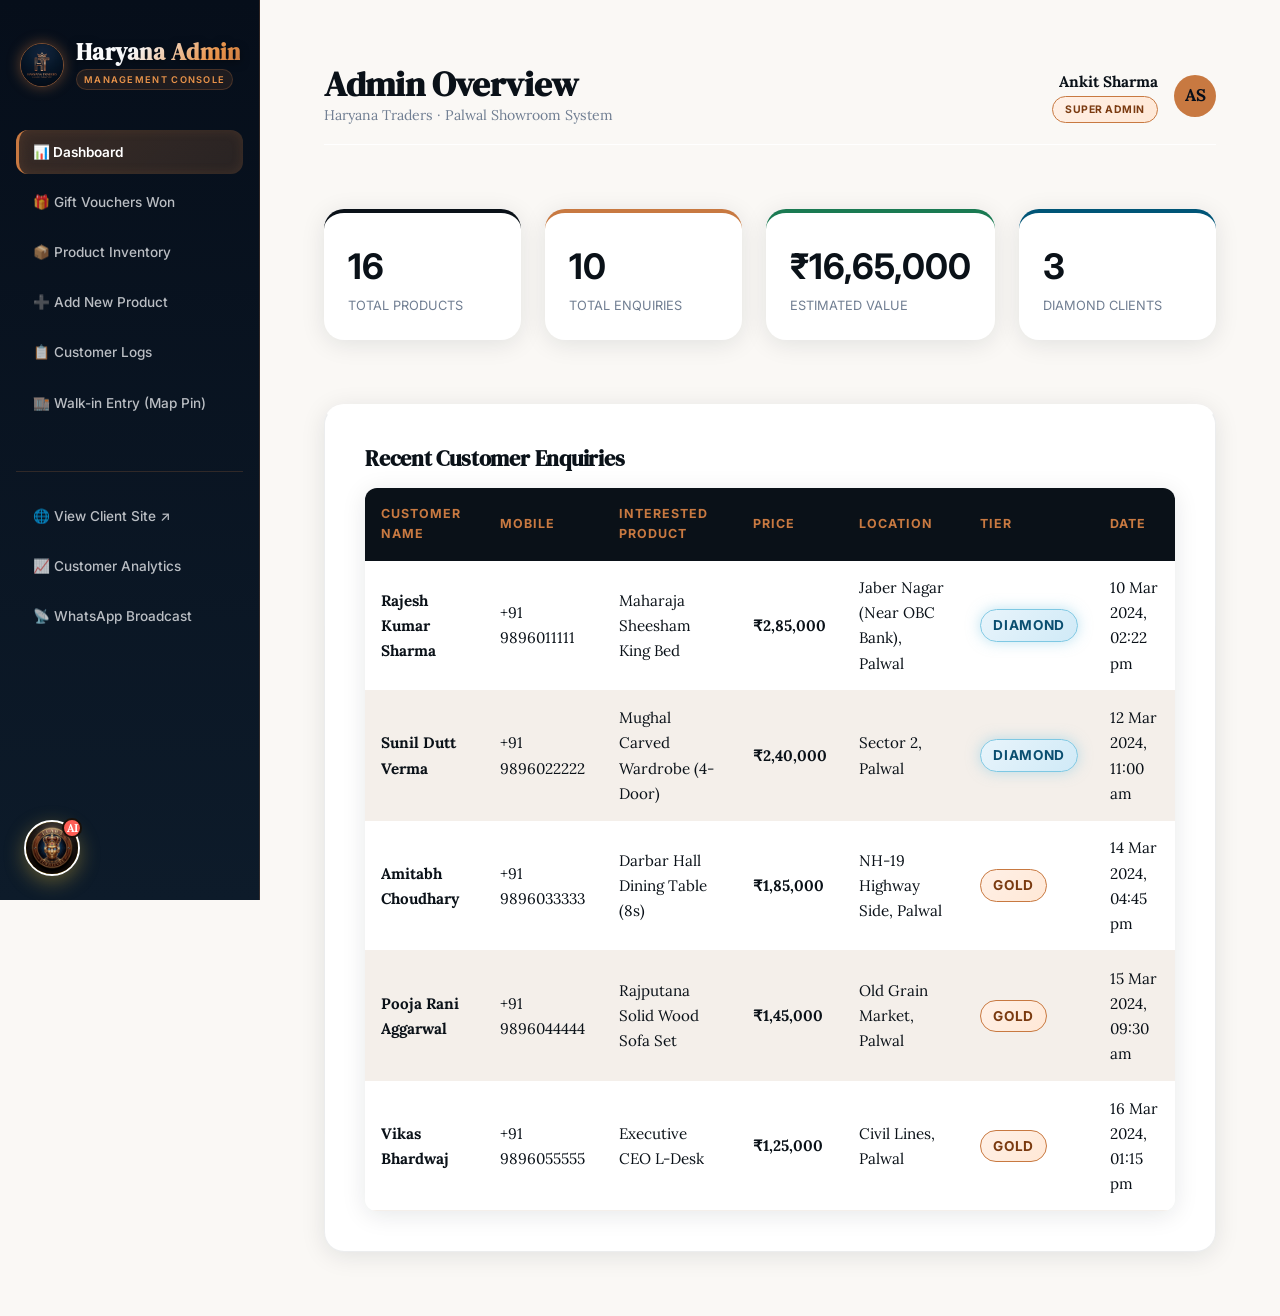
==== commit b1169dee: "update" ====
--- a/admin.html
+++ b/admin.html
@@ -28,7 +28,7 @@
     <aside class="admin-sidebar">
       <div class="sidebar-logo">
         <a href="index.html" class="nav-logo">
-          <img src="assets/logo.png" alt="Haryana Traders Logo" class="nav-logo__img" style="height: 40px;">
+          <img src="assets/haryana_traders_logo.png" alt="Haryana Traders Logo" class="nav-logo__img" style="height: 44px; width: 44px;">
           <span class="nav-logo__text">
             <span class="nav-logo__title">Haryana Admin</span>
             <span class="nav-logo__subtitle">Management Console</span>
@@ -44,7 +44,7 @@
         <li><a href="#customers" class="sidebar-link" data-target="view-logs">📋 Customer Logs</a></li>
         <li><a href="#walkin" class="sidebar-link" data-target="view-walkin">🏬 Walk-in Entry (Map Pin)</a></li>
         <li
-          style="margin-top: var(--space-xl); border-top: 1px solid rgba(212, 175, 55, 0.2); padding-top: var(--space-md);">
+          style="margin-top: var(--space-xl); border-top: 1px solid rgba(200, 121, 65, 0.2); padding-top: var(--space-md);">
         </li>
         <li><a href="index.html" target="_blank">🌐 View Client Site ↗</a></li>
         <li><a href="analytics.html">📈 Customer Analytics</a></li>
--- a/style.css
+++ b/style.css
@@ -10,7 +10,7 @@
    SECTION 1 — RESET & ROOT TOKENS
    ========================================================================== */
 
-@import url('https://fonts.googleapis.com/css2?family=Cormorant+Garamond:ital,wght@0,300;0,400;0,600;1,400&family=Jost:wght@300;400;500;600;700&family=Playfair+Display:ital,wght@0,400;0,700;0,900;1,400&display=swap');
+@import url('https://fonts.googleapis.com/css2?family=DM+Serif+Display:ital@0;1&family=Inter:wght@300;400;500;600;700&family=Lora:ital,wght@0,400;0,500;0,600;1,400&display=swap');
 
 *,
 *::before,
@@ -21,42 +21,42 @@
 }
 
 :root {
-  /* Color Tokens */
-  --clr-espresso: #2C1B12;
-  /* Primary brand dark — navbars, sidebars */
-  --clr-gold: #D4AF37;
-  /* Accent — CTAs, badges, highlights */
-  --clr-gold-dim: #A8882A;
-  /* Gold hover/pressed state */
-  --clr-cream: #FAF3E0;
-  /* Page background */
-  --clr-linen: #EDE0C8;
-  /* Card background */
-  --clr-bark: #6B3F1F;
-  /* Secondary text, dividers */
-  --clr-ash: #9E8B75;
-  /* Placeholder, muted text */
-  --clr-smoke: #F0EAE0;
-  /* Table stripes, input fills */
-  --clr-carbon: #1A1008;
+  /* ── Color Tokens (Warm Luxury Ivory + Deep Navy & Copper) ── */
+  --clr-espresso: #0A1118;
+  /* Primary brand dark — navbars, sidebars, footer */
+  --clr-gold: #C87941;
+  /* Accent — CTAs, badges, highlights (Premium Copper) */
+  --clr-gold-dim: #9E5D2B;
+  /* Copper hover/pressed state */
+  --clr-cream: #FAF8F5;
+  /* Page background (Warm Luxury Ivory Cream) */
+  --clr-linen: #FFFFFF;
+  /* Card background (Pure Crisp White) */
+  --clr-bark: #4A586E;
+  /* Secondary text, labels */
+  --clr-ash: #707E92;
+  /* Muted text, captions */
+  --clr-smoke: #F4EFEA;
+  /* Alternate section fill (Warm Linen Cream) */
+  --clr-carbon: #060E1A;
   /* Deep shadow, overlay */
-  --clr-silver-tier: #A8A8B3;
+  --clr-silver-tier: #8A9BB0;
   /* Silver customer tier */
-  --clr-gold-tier: #D4AF37;
-  /* Gold customer tier */
-  --clr-diamond-tier: #B9F2FF;
+  --clr-gold-tier: #C87941;
+  /* Gold customer tier (Copper) */
+  --clr-diamond-tier: #7EC8E3;
   /* Diamond customer tier */
-  --clr-success: #2D6A4F;
+  --clr-success: #1A7A52;
   /* Terminal success log */
-  --clr-terminal-bg: #0D0D0D;
-  /* WhatsApp terminal background */
-  --clr-terminal-txt: #00FF41;
-  /* Matrix-green terminal font */
-
-  /* Typography Scale */
-  --font-display: 'Playfair Display', Georgia, serif;
-  --font-body: 'Cormorant Garamond', Times, serif;
-  --font-ui: 'Jost', 'Gill Sans', sans-serif;
+  --clr-terminal-bg: #060E1A;
+  /* Terminal background */
+  --clr-terminal-txt: #00FF88;
+  /* Terminal font (Emerald Green) */
+
+  /* ── Typography Tokens ── */
+  --font-display: 'DM Serif Display', Georgia, serif;
+  --font-body: 'Lora', Times, serif;
+  --font-ui: 'Inter', 'Segoe UI', sans-serif;
   --font-mono: 'Courier New', Courier, monospace;
 
   --fs-hero: clamp(2.8rem, 7vw, 6.5rem);
@@ -67,7 +67,7 @@
   --fs-small: 0.85rem;
   --fs-mono: 0.82rem;
 
-  /* Spacing & Layout */
+  /* ── Spacing & Layout ── */
   --space-xs: 0.25rem;
   --space-sm: 0.5rem;
   --space-md: 1rem;
@@ -76,15 +76,15 @@
   --space-2xl: 4rem;
   --space-3xl: 6rem;
 
-  --radius-sm: 4px;
-  --radius-md: 10px;
-  --radius-lg: 18px;
+  --radius-sm: 6px;
+  --radius-md: 12px;
+  --radius-lg: 20px;
   --radius-pill: 999px;
 
-  --shadow-card: 0 4px 20px rgba(44, 27, 18, 0.12);
-  --shadow-hover: 0 14px 40px rgba(44, 27, 18, 0.25);
-  --shadow-modal: 0 20px 80px rgba(26, 16, 8, 0.55);
-  --shadow-gold: 0 0 24px rgba(212, 175, 55, 0.45);
+  --shadow-card: 0 4px 24px rgba(13, 27, 42, 0.10);
+  --shadow-hover: 0 16px 48px rgba(13, 27, 42, 0.20);
+  --shadow-modal: 0 24px 80px rgba(6, 14, 26, 0.60);
+  --shadow-gold: 0 0 28px rgba(200, 121, 65, 0.45);
 
   --transition-fast: 150ms ease;
   --transition-base: 300ms cubic-bezier(0.4, 0, 0.2, 1);
@@ -101,7 +101,7 @@
   color: var(--clr-espresso);
   font-family: var(--font-body);
   font-size: var(--fs-body);
-  line-height: 1.6;
+  line-height: 1.65;
   -webkit-font-smoothing: antialiased;
   overflow-x: hidden;
 }
@@ -261,9 +261,10 @@
 }
 
 .gold-divider {
-  width: 60px;
-  height: 2px;
-  background: linear-gradient(90deg, transparent, var(--clr-gold), transparent);
+  width: 80px;
+  height: 3px;
+  background: linear-gradient(90deg, transparent, var(--clr-gold) 30%, #E8934A, transparent);
+  border-radius: 2px;
   margin: var(--space-md) auto;
 }
 
@@ -276,18 +277,21 @@
   top: 0;
   left: 0;
   width: 100%;
-  height: 76px;
-  background-color: rgba(26, 16, 8, 0.95);
-  backdrop-filter: blur(12px);
-  -webkit-backdrop-filter: blur(12px);
+  height: 78px;
+  background-color: rgba(6, 14, 26, 0.90);
+  backdrop-filter: blur(24px) saturate(190%);
+  -webkit-backdrop-filter: blur(24px) saturate(190%);
   z-index: 1000;
-  border-bottom: 1px solid rgba(212, 175, 55, 0.25);
+  border-bottom: 1px solid rgba(200, 121, 65, 0.28);
+  box-shadow: 0 8px 32px rgba(6, 14, 26, 0.6);
   transition: all var(--transition-base);
 }
 
 .top-nav.scrolled {
-  height: 66px;
-  box-shadow: 0 10px 30px rgba(26, 16, 8, 0.7);
+  height: 64px;
+  background-color: rgba(6, 14, 26, 0.97);
+  box-shadow: 0 12px 40px rgba(6, 14, 26, 0.85);
+  border-bottom-color: rgba(200, 121, 65, 0.40);
 }
 
 .top-nav__inner {
@@ -302,23 +306,26 @@
   display: flex;
   flex-direction: row;
   align-items: center;
-  gap: 10px;
+  gap: 12px;
   flex-shrink: 0;
   text-decoration: none;
 }
 
 .nav-logo__img {
-  height: 48px;
-  width: auto;
-  object-fit: contain;
-  filter: drop-shadow(0 0 6px rgba(201, 163, 75, 0.55));
-  transition: filter 0.3s ease, transform 0.3s ease;
+  height: 46px;
+  width: 46px;
+  object-fit: cover;
+  border-radius: 50%;
+  border: 1.5px solid rgba(200, 121, 65, 0.6);
+  box-shadow: 0 0 14px rgba(200, 121, 65, 0.45);
+  transition: all 0.3s ease;
   flex-shrink: 0;
 }
 
 .nav-logo:hover .nav-logo__img {
-  filter: drop-shadow(0 0 12px rgba(201, 163, 75, 0.9));
-  transform: scale(1.05);
+  border-color: rgba(232, 147, 74, 0.9);
+  box-shadow: 0 0 20px rgba(200, 121, 65, 0.8);
+  transform: scale(1.08) rotate(3deg);
 }
 
 .nav-logo__text {
@@ -328,26 +335,35 @@
 
 .nav-logo__title {
   font-family: var(--font-display);
-  font-size: 1.4rem;
-  font-weight: 900;
-  color: var(--clr-gold);
+  font-size: 1.45rem;
+  font-weight: 700;
+  background: linear-gradient(135deg, #FFFFFF 0%, #F5F7FA 35%, #E8934A 80%, #C87941 100%);
+  -webkit-background-clip: text;
+  -webkit-text-fill-color: transparent;
   letter-spacing: 0.02em;
-  line-height: 1;
+  line-height: 1.1;
+  filter: drop-shadow(0 2px 4px rgba(0, 0, 0, 0.5));
 }
 
 .nav-logo__subtitle {
   font-family: var(--font-ui);
-  font-size: 0.65rem;
-  color: var(--clr-ash);
-  letter-spacing: 0.12em;
+  font-size: 0.58rem;
+  font-weight: 600;
+  color: #E8934A;
+  background: rgba(200, 121, 65, 0.12);
+  border: 1px solid rgba(200, 121, 65, 0.25);
+  padding: 2px 7px;
+  border-radius: 999px;
+  letter-spacing: 0.14em;
   text-transform: uppercase;
   margin-top: 3px;
+  width: fit-content;
 }
 
 .nav-links {
   display: flex;
   align-items: center;
-  gap: 1.25rem;
+  gap: 0.6rem;
   list-style: none;
   margin: 0;
   padding: 0;
@@ -355,34 +371,30 @@
 
 .nav-link {
   font-family: var(--font-ui);
-  font-size: 0.82rem;
+  font-size: 0.8rem;
   font-weight: 600;
-  color: var(--clr-cream);
+  color: rgba(245, 247, 250, 0.85);
   text-transform: uppercase;
   letter-spacing: 0.06em;
   position: relative;
-  padding: 4px 0;
+  padding: 6px 14px;
+  border-radius: 999px;
   white-space: nowrap;
-}
-
-.nav-link::after {
-  content: '';
-  position: absolute;
-  bottom: 0;
-  left: 0;
-  width: 0;
-  height: 2px;
-  background-color: var(--clr-gold);
-  transition: width var(--transition-base);
+  transition: all 0.2s ease;
+  border: 1px solid transparent;
 }
 
 .nav-link:hover {
-  color: var(--clr-gold);
-}
-
-.nav-link:hover::after,
-.nav-link.active::after {
-  width: 100%;
+  color: #FFFFFF;
+  background: rgba(200, 121, 65, 0.14);
+  border-color: rgba(200, 121, 65, 0.25);
+}
+
+.nav-link.active {
+  color: #FFFFFF;
+  background: linear-gradient(135deg, rgba(200, 121, 65, 0.28), rgba(232, 147, 74, 0.18));
+  border-color: rgba(200, 121, 65, 0.45);
+  box-shadow: 0 2px 10px rgba(200, 121, 65, 0.2);
 }
 
 .mobile-toggle {
@@ -405,9 +417,10 @@
 .mobile-toggle__bar {
   width: 100%;
   height: 2px;
-  background-color: var(--clr-gold);
+  background-color: #E8934A;
   position: absolute;
   left: 0;
+  border-radius: 2px;
   transition: all var(--transition-base);
 }
 
@@ -421,6 +434,11 @@
 
 .mobile-toggle__bar:nth-child(3) {
   top: 22px;
+}
+
+.mobile-toggle.open .mobile-toggle__bar {
+  background-color: #FFFFFF;
+  box-shadow: 0 0 8px rgba(232, 147, 74, 0.8);
 }
 
 .mobile-toggle.open .mobile-toggle__bar:nth-child(1) {
@@ -441,7 +459,7 @@
   right: -100%;
   width: 100%;
   height: 100vh;
-  background-color: var(--clr-espresso);
+  background-color: var(--clr-carbon);
   z-index: 1001;
   display: flex;
   flex-direction: column;
@@ -468,12 +486,14 @@
   position: relative;
   min-height: 100vh;
   display: flex;
+  flex-direction: column;
   align-items: center;
   justify-content: center;
-  background: linear-gradient(155deg, #1A1008 0%, #3B2010 45%, #2C1B12 100%);
+  background: linear-gradient(160deg, #060E1A 0%, #0F1E30 50%, #16283D 100%);
   overflow: hidden;
-  padding-top: 76px;
-  color: var(--clr-cream);
+  padding-top: 78px;
+  padding-bottom: var(--space-2xl);
+  color: #FAF8F5;
 }
 
 .hero__bg {
@@ -484,8 +504,8 @@
   height: 100%;
   background-size: cover;
   background-position: center;
-  opacity: 0.28;
-  mix-blend-mode: luminosity;
+  opacity: 0.55;
+  mix-blend-mode: normal;
   will-change: transform;
 }
 
@@ -495,7 +515,7 @@
   left: 0;
   width: 100%;
   height: 100%;
-  background: radial-gradient(circle at center, rgba(44, 27, 18, 0.4) 0%, rgba(26, 16, 8, 0.85) 100%);
+  background: radial-gradient(ellipse at center, rgba(10, 17, 24, 0.35) 0%, rgba(6, 14, 26, 0.82) 100%);
 }
 
 .hero__watermark {
@@ -503,7 +523,7 @@
   font-family: var(--font-display);
   font-size: clamp(6rem, 25vw, 32rem);
   font-weight: 900;
-  color: rgba(212, 175, 55, 0.03);
+  color: rgba(200, 121, 65, 0.04);
   user-select: none;
   pointer-events: none;
   z-index: 1;
@@ -558,6 +578,95 @@
   flex-wrap: wrap;
 }
 
+/* 3D Floating Glass Feature Cards */
+.hero-glass-grid {
+  position: relative;
+  z-index: 3;
+  display: grid;
+  grid-template-columns: repeat(3, 1fr);
+  gap: var(--space-md);
+  max-width: 960px;
+  width: 100%;
+  margin-top: var(--space-2xl);
+  padding: 0 var(--space-md);
+}
+
+.hero-glass-card {
+  background: rgba(10, 17, 24, 0.55);
+  backdrop-filter: blur(16px) saturate(180%);
+  -webkit-backdrop-filter: blur(16px) saturate(180%);
+  border: 1px solid rgba(200, 121, 65, 0.30);
+  border-top: 2px solid rgba(232, 147, 74, 0.60);
+  border-radius: var(--radius-md);
+  padding: var(--space-md) var(--space-lg);
+  display: flex;
+  align-items: center;
+  gap: var(--space-md);
+  color: #FAF8F5;
+  box-shadow: 0 10px 30px rgba(0, 0, 0, 0.35);
+  transition: all 0.3s cubic-bezier(0.165, 0.84, 0.44, 1);
+}
+
+.hero-glass-card:hover {
+  transform: translateY(-5px);
+  border-color: rgba(232, 147, 74, 0.8);
+  box-shadow: 0 16px 40px rgba(200, 121, 65, 0.30);
+}
+
+.hero-glass-card__icon {
+  font-size: 1.8rem;
+  flex-shrink: 0;
+  display: flex;
+  align-items: center;
+  justify-content: center;
+}
+
+.hero-glass-card__icon-img {
+  width: 44px;
+  height: 44px;
+  object-fit: cover;
+  border-radius: 50%;
+  border: 1.5px solid rgba(200, 121, 65, 0.6);
+  box-shadow: 0 0 12px rgba(200, 121, 65, 0.45);
+  flex-shrink: 0;
+  transition: transform 0.3s ease, border-color 0.3s ease;
+}
+
+.hero-glass-card:hover .hero-glass-card__icon-img {
+  transform: scale(1.1);
+  border-color: rgba(232, 147, 74, 0.9);
+  box-shadow: 0 0 16px rgba(200, 121, 65, 0.7);
+}
+
+.hero-glass-card__title {
+  font-family: var(--font-ui);
+  font-size: 0.92rem;
+  font-weight: 700;
+  color: #FFFFFF;
+  margin-bottom: 2px;
+  line-height: 1.2;
+}
+
+.hero-glass-card__desc {
+  font-family: var(--font-ui);
+  font-size: 0.75rem;
+  color: rgba(245, 248, 245, 0.75);
+  margin: 0;
+  line-height: 1.3;
+}
+
+@media (max-width: 768px) {
+  .hero-glass-grid {
+    grid-template-columns: 1fr;
+    gap: 10px;
+    margin-top: var(--space-xl);
+  }
+
+  .hero-glass-card {
+    padding: 12px 16px;
+  }
+}
+
 .scroll-indicator {
   position: absolute;
   bottom: var(--space-lg);
@@ -582,13 +691,14 @@
   border-bottom: 2px solid var(--clr-gold);
   transform: rotate(45deg);
   animation: bounce 2s infinite;
+  opacity: 0.8;
 }
 
 /* Announcement Ticker */
 .ticker-bar {
-  background-color: var(--clr-carbon);
-  border-top: 1px solid rgba(212, 175, 55, 0.3);
-  border-bottom: 1px solid rgba(212, 175, 55, 0.3);
+  background: linear-gradient(90deg, #060E1A 0%, #0D1B2A 50%, #060E1A 100%);
+  border-top: 1px solid rgba(200, 121, 65, 0.25);
+  border-bottom: 1px solid rgba(200, 121, 65, 0.25);
   padding: var(--space-sm) 0;
   overflow: hidden;
   white-space: nowrap;
@@ -619,7 +729,7 @@
    ========================================================================== */
 
 .card {
-  background-color: var(--clr-linen);
+  background-color: #FFFFFF;
   border-radius: var(--radius-lg);
   overflow: hidden;
   box-shadow: var(--shadow-card);
@@ -627,7 +737,8 @@
   position: relative;
   display: flex;
   flex-direction: column;
-  border: 1px solid rgba(212, 175, 55, 0.15);
+  border: 1px solid rgba(13, 27, 42, 0.08);
+  border-top: 3px solid transparent;
   backface-visibility: hidden;
   -webkit-backface-visibility: hidden;
   transform: translateZ(0);
@@ -635,6 +746,7 @@
 }
 
 .card:hover {
+  border-top-color: var(--clr-gold);
   transform: translateY(-6px);
   box-shadow: var(--shadow-hover);
 }
@@ -643,7 +755,7 @@
   position: relative;
   aspect-ratio: 4 / 3;
   overflow: hidden;
-  background: linear-gradient(135deg, #2C1B12 0%, #4A2E18 100%);
+  background: linear-gradient(135deg, #0D1B2A 0%, #1A3050 100%);
 }
 
 .card__image-wrap img {
@@ -670,16 +782,16 @@
   position: absolute;
   top: var(--space-md);
   left: var(--space-md);
-  background-color: var(--clr-gold);
-  color: var(--clr-carbon);
+  background: linear-gradient(135deg, var(--clr-gold), #E8934A);
+  color: #FFFFFF;
   font-family: var(--font-ui);
   font-size: 0.72rem;
   font-weight: 700;
   text-transform: uppercase;
   letter-spacing: 0.1em;
-  padding: 4px 12px;
+  padding: 4px 14px;
   border-radius: var(--radius-pill);
-  box-shadow: 0 4px 12px rgba(0, 0, 0, 0.2);
+  box-shadow: 0 4px 16px rgba(200, 121, 65, 0.40);
   z-index: 2;
 }
 
@@ -725,7 +837,8 @@
   font-family: var(--font-ui);
   font-size: 1.35rem;
   font-weight: 700;
-  color: var(--clr-gold-dim);
+  color: var(--clr-gold);
+  letter-spacing: -0.02em;
 }
 
 .card__mrp {
@@ -786,9 +899,9 @@
 
 .filter-tab:hover,
 .filter-tab.active {
-  background-color: var(--clr-gold);
+  background: linear-gradient(135deg, var(--clr-gold), #E8934A);
   border-color: var(--clr-gold);
-  color: var(--clr-carbon);
+  color: #FFFFFF;
   box-shadow: var(--shadow-gold);
 }
 
@@ -802,9 +915,9 @@
   left: 0;
   width: 100%;
   height: 100%;
-  background-color: rgba(26, 16, 8, 0.85);
-  backdrop-filter: blur(8px);
-  -webkit-backdrop-filter: blur(8px);
+  background-color: rgba(6, 14, 26, 0.88);
+  backdrop-filter: blur(12px);
+  -webkit-backdrop-filter: blur(12px);
   z-index: 2000;
   display: flex;
   align-items: center;
@@ -831,7 +944,8 @@
   position: relative;
   transform: scale(0.92) translateY(20px);
   transition: transform var(--transition-slow);
-  border: 1px solid var(--clr-gold);
+  border: 1px solid rgba(200, 121, 65, 0.35);
+  border-top: 3px solid var(--clr-gold);
 }
 
 .modal-overlay.open .modal-box {
@@ -868,7 +982,7 @@
 }
 
 .modal__media {
-  background: linear-gradient(135deg, #2C1B12 0%, #4A2E18 100%);
+  background: linear-gradient(135deg, #0D1B2A 0%, #1A3050 100%);
   min-height: 320px;
   display: flex;
   align-items: center;
@@ -989,7 +1103,7 @@
   outline: none;
   border-color: var(--clr-gold);
   background-color: #FFF;
-  box-shadow: 0 0 0 3px rgba(212, 175, 55, 0.25);
+  box-shadow: 0 0 0 3px rgba(200, 121, 65, 0.20);
 }
 
 .form-group.error .form-input,
@@ -1025,12 +1139,27 @@
 }
 
 .btn--primary {
-  background-color: var(--clr-gold);
-  color: var(--clr-carbon);
+  background: linear-gradient(135deg, var(--clr-gold) 0%, #E8934A 100%);
+  color: #FFFFFF;
+  border-color: transparent;
+  position: relative;
+  overflow: hidden;
+}
+
+.btn--primary::before {
+  content: '';
+  position: absolute;
+  inset: 0;
+  background: linear-gradient(135deg, #E8934A 0%, var(--clr-gold) 100%);
+  opacity: 0;
+  transition: opacity var(--transition-base);
+}
+
+.btn--primary:hover::before {
+  opacity: 1;
 }
 
 .btn--primary:hover {
-  background-color: var(--clr-gold-dim);
   box-shadow: var(--shadow-gold);
   transform: translateY(-2px);
 }
@@ -1038,12 +1167,15 @@
 .btn--outline {
   background-color: transparent;
   border-color: var(--clr-gold);
-  color: var(--clr-gold-dim);
+  color: var(--clr-gold);
 }
 
 .btn--outline:hover {
-  background-color: var(--clr-gold);
-  color: var(--clr-carbon);
+  background: linear-gradient(135deg, var(--clr-gold) 0%, #E8934A 100%);
+  border-color: transparent;
+  color: #FFFFFF;
+  box-shadow: var(--shadow-gold);
+  transform: translateY(-2px);
 }
 
 .btn--dark {
@@ -1054,6 +1186,7 @@
 .btn--dark:hover {
   background-color: var(--clr-carbon);
   border-color: var(--clr-gold);
+  box-shadow: 0 0 20px rgba(13, 27, 42, 0.4);
 }
 
 .btn--sm {
@@ -1089,22 +1222,22 @@
 }
 
 .tier-badge--silver {
-  background-color: #E8E8EE;
-  color: #444;
-  border: 1px solid var(--clr-silver-tier);
+  background-color: #EEF2F7;
+  color: #3D5068;
+  border: 1px solid #8A9BB0;
 }
 
 .tier-badge--gold {
-  background-color: #FFF8E1;
-  color: #7A5C00;
+  background: linear-gradient(135deg, #FFF0E6, #FFE8D6);
+  color: #7A3A10;
   border: 1px solid var(--clr-gold-tier);
 }
 
 .tier-badge--diamond {
-  background-color: #E0F7FF;
-  color: #005577;
-  border: 1px solid #7ECCE0;
-  box-shadow: 0 0 14px rgba(185, 242, 255, 0.7);
+  background: linear-gradient(135deg, #E8F4FB, #D0EAF7);
+  color: #0A4E70;
+  border: 1px solid #7EC8E3;
+  box-shadow: 0 0 14px rgba(126, 200, 227, 0.5);
   animation: diamondGlow 3s infinite alternate;
 }
 
@@ -1177,16 +1310,16 @@
    ========================================================================== */
 
 .map-section {
-  background-color: var(--clr-carbon);
+  background: linear-gradient(180deg, #060E1A 0%, #0D1B2A 100%);
   color: var(--clr-cream);
   padding: var(--space-3xl) 0;
-  border-top: 1px solid var(--clr-bark);
+  border-top: 1px solid rgba(200, 121, 65, 0.20);
 }
 
 .map-container {
-  background-color: #120B05;
+  background-color: #0A1628;
   border-radius: var(--radius-lg);
-  border: 1px solid var(--clr-bark);
+  border: 1px solid rgba(200, 121, 65, 0.25);
   padding: var(--space-lg);
   position: relative;
   overflow: hidden;
@@ -1197,13 +1330,13 @@
   grid-template-columns: repeat(12, 1fr);
   grid-template-rows: repeat(8, 48px);
   gap: 2px;
-  background-color: #24140A;
+  background-color: #0A1423;
   border-radius: var(--radius-md);
   position: relative;
 }
 
 .map-cell {
-  background-color: #1A1008;
+  background-color: #0D1B2A;
   border-radius: 2px;
 }
 
@@ -1281,46 +1414,64 @@
 }
 
 .admin-sidebar {
-  background-color: var(--clr-espresso);
+  background: linear-gradient(180deg, #060E1A 0%, #0D1B2A 100%);
   color: var(--clr-cream);
   padding: var(--space-xl) var(--space-md);
   display: flex;
   flex-direction: column;
-  border-right: 1px solid rgba(212, 175, 55, 0.2);
+  border-right: 1px solid rgba(200, 121, 65, 0.22);
   height: 100vh;
   position: sticky;
   top: 0;
+  box-sizing: border-box;
+  overflow-y: auto;
 }
 
 .sidebar-logo {
-  margin-bottom: var(--space-2xl);
-  padding-left: var(--space-sm);
+  margin-bottom: var(--space-xl);
+  padding-left: var(--space-xs);
 }
 
 .sidebar-nav {
   display: flex;
   flex-direction: column;
-  gap: var(--space-xs);
+  gap: 6px;
   list-style: none;
-}
-
-.sidebar-nav a {
+  padding: 0;
+  margin: 0;
+}
+
+.sidebar-nav a,
+.sidebar-nav .sidebar-link {
   display: flex;
   align-items: center;
-  gap: var(--space-sm);
-  padding: 0.75rem 1rem;
+  gap: 10px;
+  padding: 0.68rem 0.9rem;
   border-radius: var(--radius-md);
   font-family: var(--font-ui);
-  font-size: 0.9rem;
-  color: var(--clr-linen);
-  transition: all var(--transition-fast);
+  font-size: 0.85rem;
+  font-weight: 500;
+  color: rgba(245, 247, 250, 0.75);
+  transition: all 0.2s ease;
+  border-left: 3px solid transparent;
+  box-sizing: border-box;
+  text-decoration: none;
 }
 
 .sidebar-nav a:hover,
-.sidebar-nav a.active {
-  background-color: rgba(212, 175, 55, 0.15);
-  color: var(--clr-gold);
-  border-left: 3px solid var(--clr-gold);
+.sidebar-nav .sidebar-link:hover {
+  color: #FFFFFF;
+  background-color: rgba(200, 121, 65, 0.12);
+  border-left-color: rgba(200, 121, 65, 0.5);
+}
+
+.sidebar-nav a.active,
+.sidebar-nav .sidebar-link.active {
+  background: linear-gradient(135deg, rgba(200, 121, 65, 0.25) 0%, rgba(232, 147, 74, 0.15) 100%) !important;
+  color: #FFFFFF !important;
+  border-left: 3px solid var(--clr-gold) !important;
+  font-weight: 600;
+  box-shadow: inset 0 0 12px rgba(200, 121, 65, 0.15);
 }
 
 .admin-main {
@@ -1462,22 +1613,21 @@
     width: 100%;
     height: auto !important;
     padding: 10px 14px;
-    background: rgba(26, 16, 8, 0.95);
-    backdrop-filter: blur(12px);
-    -webkit-backdrop-filter: blur(12px);
+    background: linear-gradient(90deg, #060E1A 0%, #0D1B2A 100%);
+    backdrop-filter: blur(16px);
+    -webkit-backdrop-filter: blur(16px);
     display: flex;
     overflow-x: auto;
     scrollbar-width: none;
-    /* Hide scrollbar for Firefox */
     border-right: none;
-    border-bottom: 2px solid var(--clr-gold);
+    border-bottom: 1.5px solid rgba(200, 121, 65, 0.35);
     flex-direction: row !important;
     align-items: center;
+    box-sizing: border-box;
   }
 
   .admin-sidebar::-webkit-scrollbar {
     display: none;
-    /* Hide scrollbar for Chrome, Safari, Opera */
   }
 
   .sidebar-logo {
@@ -1487,7 +1637,7 @@
   .sidebar-nav {
     display: flex;
     flex-direction: row !important;
-    gap: 10px;
+    gap: 8px;
     white-space: nowrap;
     list-style: none;
     padding: 0;
@@ -1498,7 +1648,6 @@
     display: inline-block;
   }
 
-  /* Hide vertical spacing divider list items on mobile/tablet */
   .sidebar-nav li[style*="margin-top"],
   .sidebar-nav li[style*="border-top"] {
     display: none !important;
@@ -1506,29 +1655,27 @@
 
   .sidebar-nav a,
   .sidebar-nav .sidebar-link {
-    padding: 8px 16px !important;
-    font-size: 0.85rem !important;
+    padding: 7px 14px !important;
+    font-size: 0.82rem !important;
     border-radius: var(--radius-pill) !important;
-    background: rgba(255, 255, 255, 0.04);
-    border: 1px solid rgba(212, 175, 55, 0.15) !important;
-    color: var(--clr-linen) !important;
+    background: rgba(255, 255, 255, 0.05);
+    border: 1px solid rgba(200, 121, 65, 0.22) !important;
+    color: rgba(245, 247, 250, 0.85) !important;
     display: inline-flex;
     align-items: center;
-    gap: 8px;
-    transition: all var(--transition-base);
-    border-left: 1px solid rgba(212, 175, 55, 0.15) !important;
-    /* override desktop border-left */
+    gap: 6px;
+    transition: all 0.2s ease;
+    border-left: 1px solid rgba(200, 121, 65, 0.22) !important;
   }
 
   .sidebar-nav a:hover,
   .sidebar-nav a.active,
   .sidebar-nav .sidebar-link.active {
-    background: var(--clr-gold) !important;
-    color: var(--clr-carbon) !important;
+    background: linear-gradient(135deg, var(--clr-gold), #E8934A) !important;
+    color: #FFFFFF !important;
     border-color: var(--clr-gold) !important;
     border-left: 1px solid var(--clr-gold) !important;
-    /* reset/clean override */
-    box-shadow: var(--shadow-gold);
+    box-shadow: 0 2px 12px rgba(200, 121, 65, 0.35);
   }
 
   .map-container {
@@ -1783,10 +1930,18 @@
     --fs-h2: clamp(1.1rem, 4vw, 1.35rem);
   }
 
-  .container,
-  .container-wide {
-    padding-left: 14px;
-    padding-right: 14px;
+  .nav-logo__title {
+    font-size: 1.2rem;
+  }
+
+  .nav-logo__subtitle {
+    font-size: 0.52rem;
+    padding: 1px 5px;
+  }
+
+  .nav-logo__img {
+    height: 38px;
+    width: 38px;
   }
 
   .hero__content {
